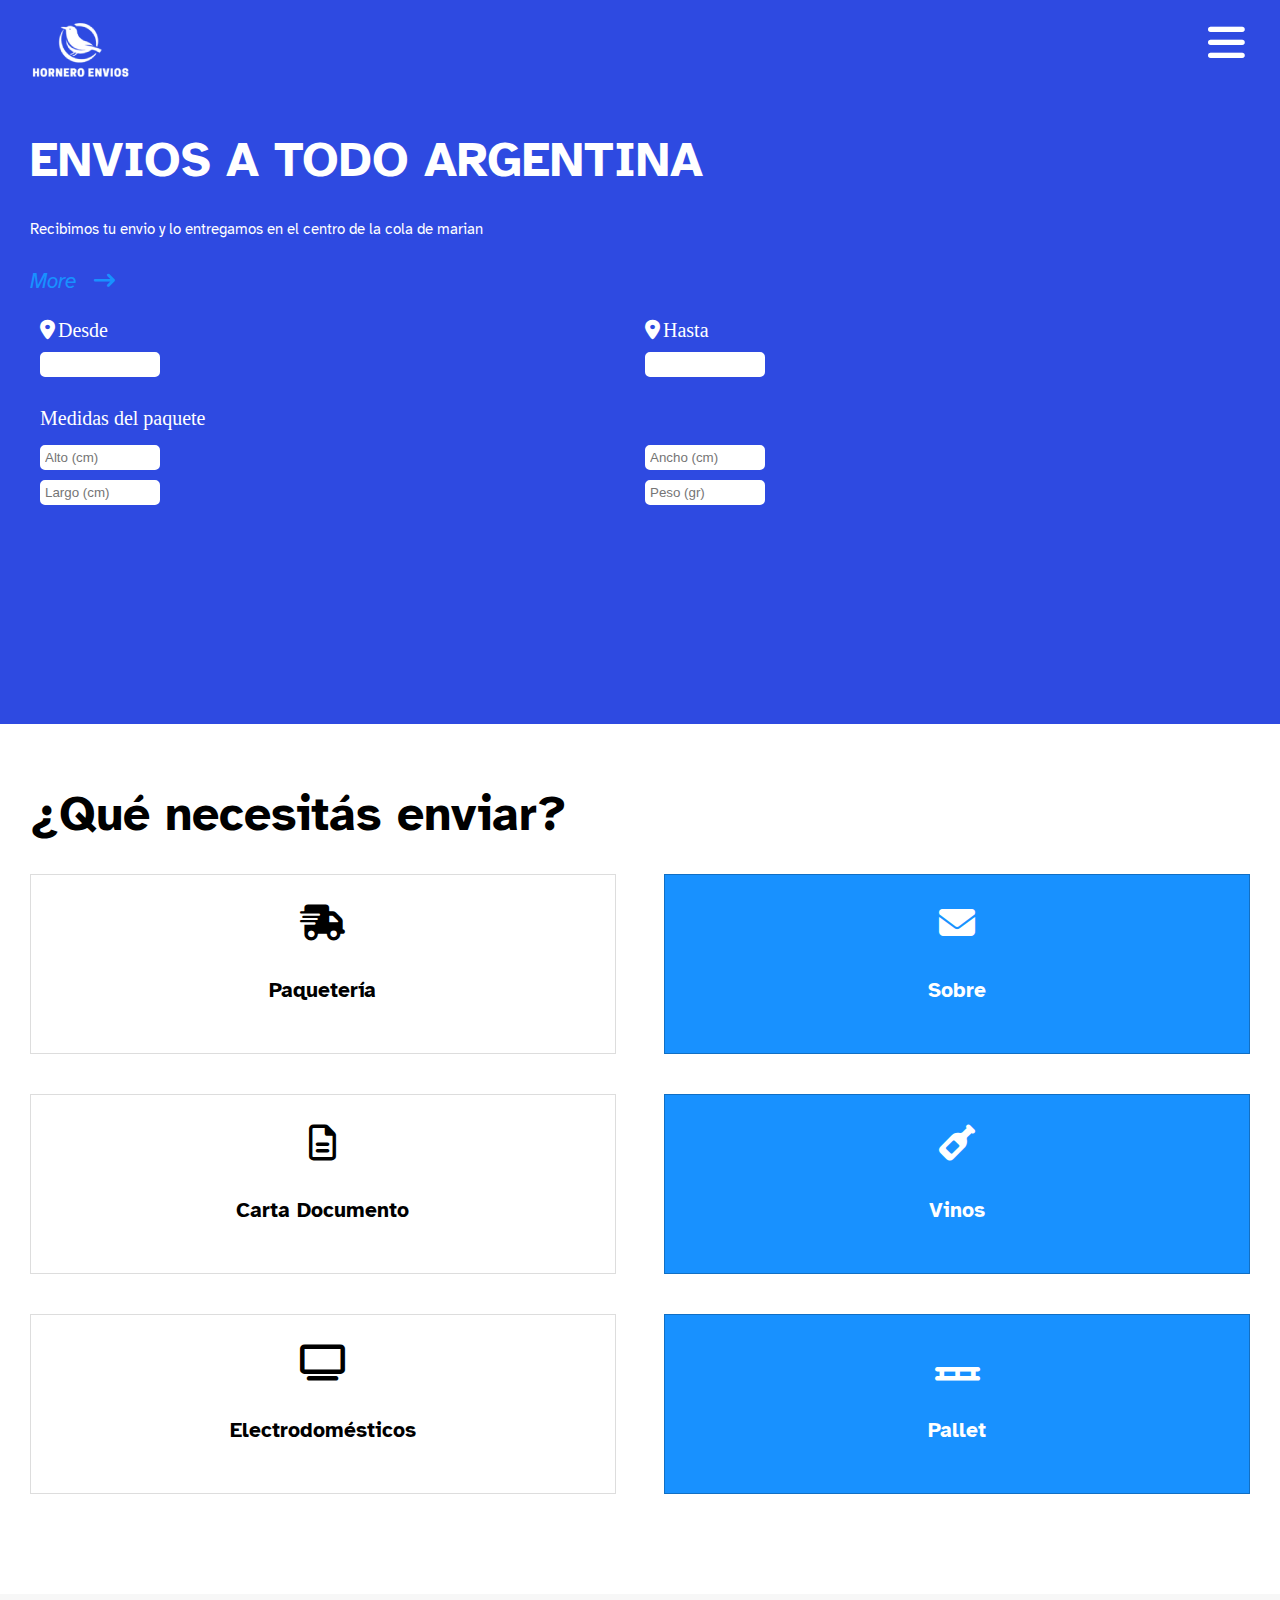
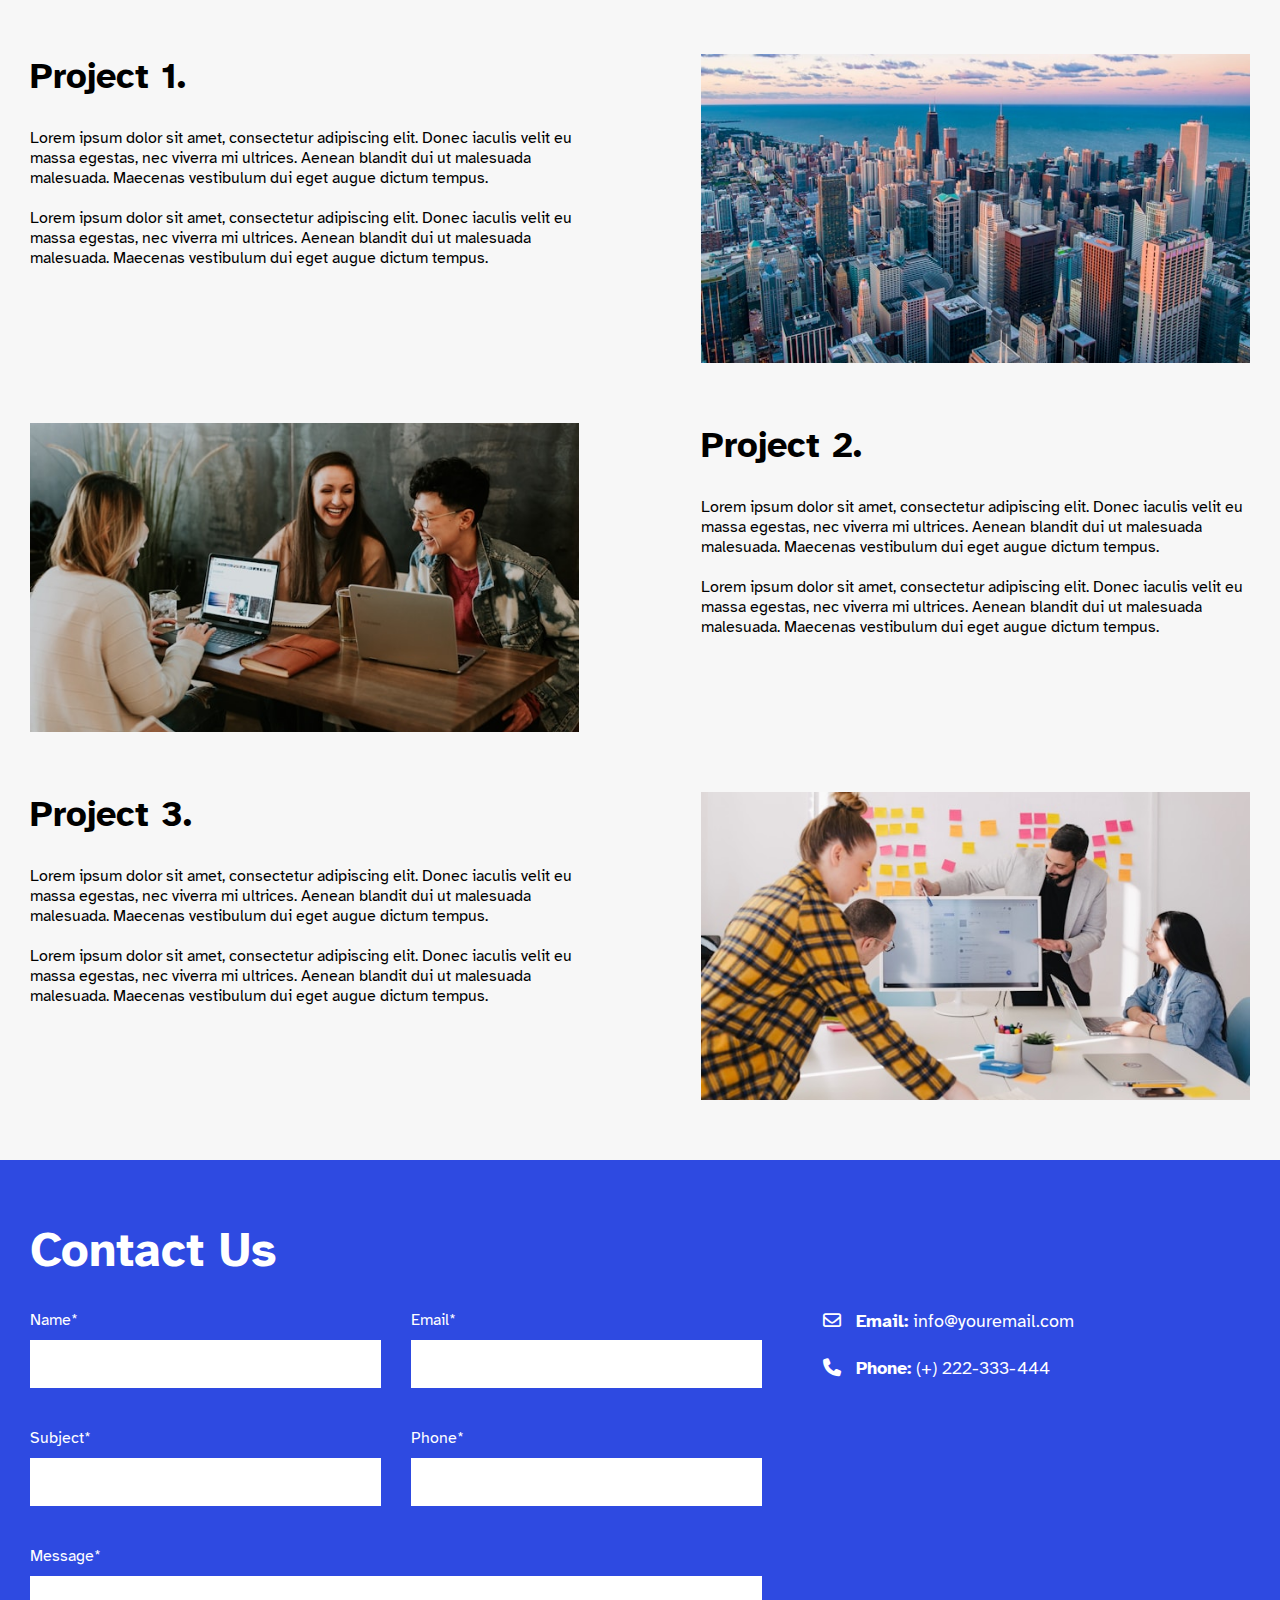
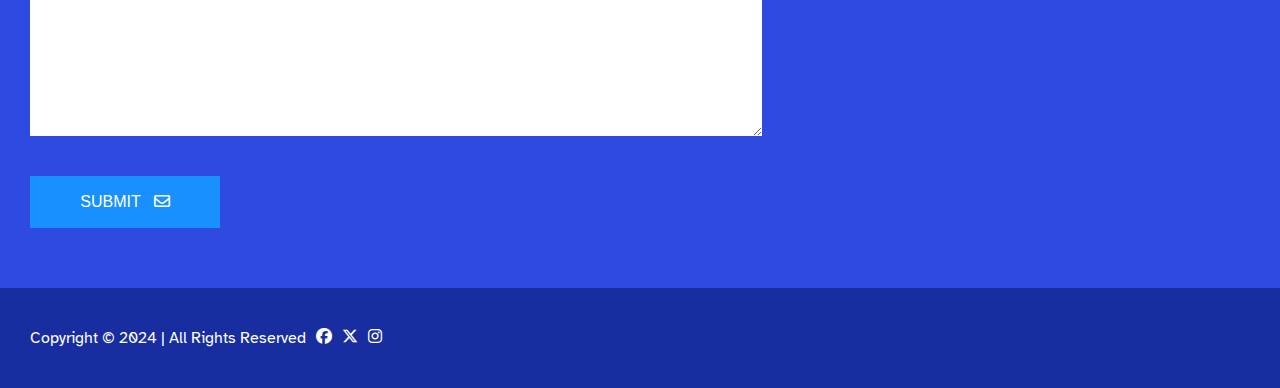
==== index.html @ da27c718 "first-commit" ====
<!DOCTYPE html>
<html lang="en">
<head>
	<meta charset="UTF-8">
	<meta name="viewport" content="width=device-width, initial-scale=1.0">
	<title>Hornero Envios - Home</title>
	<link rel="icon" type="image/png" href="images/hornero-envios-logo.ico">
	<link rel="preconnect" href="https://fonts.googleapis.com">
	<link rel="preconnect" href="https://fonts.gstatic.com" crossorigin>
	<link href="https://fonts.googleapis.com/css2?family=Atkinson+Hyperlegible:ital,wght@0,400;0,700;1,400;1,700&display=swap" rel="stylesheet">
	<link rel="stylesheet" href="fonts/fa/css/all.css">
	<link rel="stylesheet" href="style-global.css">
	<link rel="stylesheet" href="style.css">
	<link rel="stylesheet" href="style-responsive.css">
	<script src="js/jquery.js"></script>
	<script src="js/scripts.js"></script>
	<script src="form/contactform.js"></script>
</head>
<body id="home">

	<header>
		<div class="container flex-sb-aic">
			
			<a href="#" class="logo">
				<img  src="images/hornero-envios-logo.png" alt="">
			</a>

			<div class="menublock">
				<a href="javascript:void();" class="showmenu"><i class="fa-solid fa-bars"></i></a>
				<a href="javascript:void();" class="hidemenu"><i class="fa-solid fa-xmark"></i></a>
				<nav id="headnav">
					<ul>
						<li class="active"><a href="#home">Home</a></li>
						<li><a href="#about">About</a></li>
						<li><a href="#services">Services</a></li>
						<li><a href="#projects">Projects</a></li>
						<li><a href="#contact">Contact</a></li>
					</ul>
				</nav>
			</div>

		</div>
	</header>
	<!--header-->


	<section class="banner">
		<div class="container">

			

			<div class="text">
				<h1>ENVIOS A TODO ARGENTINA</h1>
				<p>
					Recibimos tu envio y lo entregamos en el centro de la cola de marian
				</p>
				<a href="#">More &nbsp; <i class="fa-solid fa-arrow-right-long"></i></a>
			</div>
			<!-- OPCION COTIZAR/SEGUIR -->
			<div class="cotizacion-form">
				<form action="">
					<div class="formInputContainer">
						<p class="formLabel" ><i class="fa-solid fa-location-dot"></i><span>Desde</span></p>
						<p class="formLabel"><i class="fa-solid fa-location-dot"></i><span>Hasta</span></p>
						<input class="formInput" type="text">
						<input class="formInput" type="text">
					</div>
					
					
					<p>Medidas del paquete</p>
					<div class="formInputContainer">
						<input class="formInput" type="number" placeholder="Alto (cm)">
						<input class="formInput" type="number" placeholder="Ancho (cm)">
						<input class="formInput" type="number" placeholder="Largo (cm)">
						<input class="formInput" type="number" placeholder="Peso (gr)">
					</div>
				</form>
			</div>


		</div>
	</section>
	<!--banner-->




	<section class="services" id="services">
		<div class="container">
			

			<h2>¿Qué necesitás enviar?</h2>
			

			<div class="services-items flex-sb">

				<div class="item">
					<i class="fa-solid fa-truck-fast"></i>
					<h3>Paquetería</h3>

				</div>

				<div class="item type2">
					<i class="fa-solid fa-envelope"></i>
					<h3>Sobre</h3>

				</div>

				<div class="item">
					<i class="fa-regular fa-file-lines"></i>
					<h3>Carta Documento</h3>

				</div>


				<div class="item type2">
					<i class="fa-solid fa-wine-bottle"></i>
					<h3>Vinos</h3>

				</div>

				<div class="item">
					<i class="fa-solid fa-tv"></i>
					<h3>Electrodomésticos</h3>

				</div>

				<div class="item type2">
					<i class="fa-solid fa-pallet"></i>
					<h3>Pallet</h3>
				</div>

			</div>


		</div>
	</section>
	<!--about-->






	<section class="projects" id="projects">
		<div class="container">

			<div class="project-item flex-sb">
				<div class="text">
					<h3>Project 1.</h3>
					<p>
						Lorem ipsum dolor sit amet, consectetur adipiscing elit. Donec iaculis velit eu massa egestas, nec viverra mi ultrices. Aenean blandit dui ut malesuada malesuada. Maecenas vestibulum dui eget augue dictum tempus.
					</p>
					<p>
						Lorem ipsum dolor sit amet, consectetur adipiscing elit. Donec iaculis velit eu massa egestas, nec viverra mi ultrices. Aenean blandit dui ut malesuada malesuada. Maecenas vestibulum dui eget augue dictum tempus.
					</p>
				</div>
				<div class="visual">
					<img src="images/pic3.jpg" alt="">
				</div>
			</div>
			<!--1-->


			<div class="project-item flex-sb-rv">
				<div class="text">
					<h3>Project 2.</h3>
					<p>
						Lorem ipsum dolor sit amet, consectetur adipiscing elit. Donec iaculis velit eu massa egestas, nec viverra mi ultrices. Aenean blandit dui ut malesuada malesuada. Maecenas vestibulum dui eget augue dictum tempus.
					</p>
					<p>
						Lorem ipsum dolor sit amet, consectetur adipiscing elit. Donec iaculis velit eu massa egestas, nec viverra mi ultrices. Aenean blandit dui ut malesuada malesuada. Maecenas vestibulum dui eget augue dictum tempus.
					</p>
				</div>
				<div class="visual">
					<img src="images/pic4.jpg" alt="">
				</div>
			</div>
			<!--2-->


			<div class="project-item flex-sb">
				<div class="text">
					<h3>Project 3.</h3>
					<p>
						Lorem ipsum dolor sit amet, consectetur adipiscing elit. Donec iaculis velit eu massa egestas, nec viverra mi ultrices. Aenean blandit dui ut malesuada malesuada. Maecenas vestibulum dui eget augue dictum tempus.
					</p>
					<p>
						Lorem ipsum dolor sit amet, consectetur adipiscing elit. Donec iaculis velit eu massa egestas, nec viverra mi ultrices. Aenean blandit dui ut malesuada malesuada. Maecenas vestibulum dui eget augue dictum tempus.
					</p>
				</div>
				<div class="visual">
					<img src="images/pic5.jpg" alt="">
				</div>
			</div>
			<!--3-->

		</div>
	</section>
	<!--projects-->





	<section class="contact" id="contact">
		<div class="container">

			<h2>Contact Us</h2>

			<div class="contact-options flex-sb">
				<div class="formarea">
					<form id="contactform" method="post" action="form/contactform.php" class="contactform flex-sb">
						<fieldset class="half">
							<label>Name*</label>
							<input type="text" name="name">
						</fieldset>
						<fieldset class="half">
							<label>Email*</label>
							<input type="email" name="email">
						</fieldset>
						<fieldset class="half">
							<label>Subject*</label>
							<input type="text" name="subject">
						</fieldset>
						<fieldset class="half">
							<label>Phone*</label>
							<input type="text" name="phone">
						</fieldset>
						<fieldset class="full">
							<label>Message*</label>
							<textarea name="message"></textarea>
						</fieldset>
						<button type="submit" name="submit" id="submit">Submit &nbsp; <i class="fa-regular fa-envelope"></i></button>
					</form>
				</div>
				<div class="contact-info">
					<ul>
						<li>
							<a href="#"><i class="fa-regular fa-envelope"></i> &nbsp; <strong>Email:</strong> info@youremail.com</a>
						</li>
						<li>
							<a href="#"><i class="fa-solid fa-phone"></i> &nbsp; <strong>Phone:</strong> (+) 222-333-444</a>
						</li>
					</ul>
				</div>
			</div>
				

		</div>
	</section>
	<!--contact-->






	<footer>
		<div class="container">
			
			<div class="copyright">Copyright &copy; 2024 | All Rights Reserved</div>

			<div class="social">
				<a href="#"><i class="fa-brands fa-facebook"></i></a>
				<a href="#"><i class="fa-brands fa-x-twitter"></i></a>
				<a href="#"><i class="fa-brands fa-instagram"></i></a>
			</div>

		</div>
	</footer>
	<!--footer-->
</body>
</html>
---- style-global.css ----
*{
		box-sizing: border-box;
		-webkit-box-sizing: border-box;
		margin: 0;
		padding: 0;
	}
	ul{list-style: none;}
	a{text-decoration: none;}
	body{
		line-height: normal;
		overflow-x: hidden;
	}
	:root{
		--black:#000;
		--white:#fff;
	}


	/* TEXT */
	.tl{text-align: left;}
	.tr{text-align: right;}
	.tc{text-align: center;}
	.tj{text-align: justify;}
	.ttu{text-transform: uppercase;}
	.ttc{text-transform: capitalize;}


	/* HIDE */
	.hide{display: none;}
	.hideinpc{display: none;}
	.hideinmobile{}


	/* FLOAT */
	.fl{float: left;}
	.fr{float: right;}
	.fn{float: none;}



	/* WIDTH */
	.w100{width: 100%;} 
	.w90{width: 90%;}
	.w80{width: 80%;}
	.w70{width: 70%;}
	.w60{width: 60%;}
	.w55{width: 55%;}
	.w50{width: 50%;}
	.w45{width: 45%;}
	.w40{width: 40%;}
	.w35{width: 35%;}
	.w30{width: 30%;}
	.w25{width: 25%;}
	.w20{width: 20%;}
	.w15{width: 15%;}
	.w10{width: 10%;}
	.w5{width: 5%;}
	.w0{width: 0;}
	.wauto{width: auto;}
	



	/* HEIGHT */
	.hauto{height: auto;}
	.h0{height: 0;}
	.h100{height: 100%;}
	



	/* MAX WIDTH  */
	.max-w100{max-width: 100%;}




	/* OVERFLOW */
	.ofh 	 	{overflow: hidden;}
	.ofxh 	 	{overflow-x: hidden;}
	.ofyh 	 	{overflow-y: hidden;}
	.ofxauto 	{overflow-y: auto;}
	.ofyauto 	{overflow-y: auto;}




	/* MARGINS */
	.mauto  {margin: auto;}
	.mlauto {margin-left:auto;}
	.mrauto {margin-right:auto;}
	.mtauto {margin-top:auto;}
	.mbauto {margin-bottom:auto;}



	/* FONT SIZE */
	.fs10{font-size: 10px;}
	.fs11{font-size: 11px;}
	.fs12{font-size: 12px;}
	.fs13{font-size: 13px;}
	.fs14{font-size: 14px;}
	.fs15{font-size: 15px;}
	.fs16{font-size: 16px;}
	.fs17{font-size: 17px;}
	.fs18{font-size: 18px;}
	.fs19{font-size: 19px;}
	.fs20{font-size: 20px;}
	.fs21{font-size: 21px;}
	.fs24{font-size: 24px;}
	.fs30{font-size: 30px;}
	.fs36{font-size: 36px;}
	.fs42{font-size: 42px;}
	.fs48{font-size: 48px;}
	.fs60{font-size: 60px;}
	.fs72{font-size: 72px;}
	.fs90{font-size: 90px;}
	.fs120{font-size: 120px;}



	/* FONT WEIGHT */
	.fwbold{font-weight: bold;}
	.fwnormal{font-weight: normal;}
	.fw300{font-weight: 300;}
	.fw400{font-weight: 400;}
	.fw500{font-weight: 500;}
	.fw600{font-weight: 600;}
	.fw700{font-weight: 700;}
	.fw800{font-weight: 800;}
	.fw900{font-weight: 900;}





	/* POSITIONS */
	.relative 	{position: relative;}
	.absolute 	{position: absolute;}
	.fixed 		{position: fixed;}
	.static 	{position: static;}





	/* Z INDEXES */
	.zim2{z-index: -2;}
	.zim1{z-index: -1;}
	.zi1{z-index: 1;}
	.zi2{z-index: 2;}
	.zi3{z-index: 3;}
	.zi4{z-index: 4;}
	.zi5{z-index: 5;}
	.zi5{z-index: 5;}
	.zi6{z-index: 6;}
	.zi7{z-index: 7;}
	.zi8{z-index: 8;}
	.zi9{z-index: 9;}
	.zi10{z-index: 10;}
	.zi99{z-index: 99;}
	.zi999{z-index: 999;}




	/* DISPLAY */
	.dnone{display: none;}
	.dtable{display: table;}
	.dblock{display: block;}
	.dflex{display: flex;}




	/* FLEX */
	.flex{display: flex;}
	.flexww{flex-wrap: wrap;}
	.flexwnw{flex-wrap: nowrap;}
	.flexdr{flex-direction: row;}
	.flexdrr{flex-direction: row-reverse;}
	.flexdc{flex-direction: column;}
	.flexdcr{flex-direction: column-reverse;}
	.aic{align-items: center;}
	.aifs{align-items: flex-start;}
	.aife{align-items: flex-end;}
	.jcc{justify-content: center;}
	.jcsb{justify-content: space-between;}
	.jcfs{justify-content: flex-start;}
	.jcfe{justify-content: flex-end;}
	
	

	/* FLEX EXTENDED */
	.flex-sb{display: flex; flex-wrap: wrap; justify-content: space-between;}
	.flex-sb-aic{display: flex; flex-wrap: wrap; justify-content: space-between; align-items: center;}
	.flex-sb-rv{display: flex; flex-wrap: wrap; justify-content: space-between; flex-direction: row-reverse;}
	.flex-center-all{display: flex; flex-wrap: wrap; justify-content: center; align-items: center;}
	.flex-center-col{display: flex; flex-wrap: wrap; align-items: center; flex-direction: column;}



	/* IMAGES */
	.img-default{float: left; width: 100%; height: auto;}
	.fit{object-fit: cover; object-position: center;}
	.fitincenter{
		float: none; display: table;
		margin-left: auto; margin-right: auto;
	}



	/* BORDER RADIUS */
	.bdrfull{border-radius:50%;-webkit-border-radius:50%;}
	.bdr2{border-radius:2px;-webkit-border-radius:2px;}
	.bdr3{border-radius:3px;-webkit-border-radius:3px;}
	.bdr4{border-radius:4px;-webkit-border-radius:4px;}
	.bdr5{border-radius:5px;-webkit-border-radius:5px;}
	.bdr30{border-radius:30px;-webkit-border-radius:30px;}
	.bdr50{border-radius:50px;-webkit-border-radius:50px;}
	.bdr70{border-radius:70px;-webkit-border-radius:70px;}




	/* MARGIN AND PADDINGS */
	.mb0{margin-bottom: 0;}
	.mb5{margin-bottom: 5px;}
	.mb10{margin-bottom: 10px;}
	.mb15{margin-bottom: 15px;}
	.mb20{margin-bottom: 20px;}
	.mb25{margin-bottom: 25px;}
	.mb30{margin-bottom: 30px;}
	.mb40{margin-bottom: 40px;}
	.mb50{margin-bottom: 50px;}


	.pb0{padding-bottom: 0px;}
	.pb5{padding-bottom: 5px;}
	.pb10{padding-bottom: 10px;}
	.pb15{padding-bottom: 15px;}
	.pb20{padding-bottom: 20px;}
	.pb25{padding-bottom: 25px;}
	.pb30{padding-bottom: 30px;}
	.pb40{padding-bottom: 40px;}
	.pb50{padding-bottom: 50px;}
	.pb60{padding-bottom: 60px;}
	.pb70{padding-bottom: 70px;}
	.pb80{padding-bottom: 80px;}
	.pb90{padding-bottom: 90px;}
	.pb100{padding-bottom: 100px;}
	.pb120{padding-bottom: 120px;}


	.pt0{padding-top: 0px;}
	.pt5{padding-top: 5px;}
	.pt10{padding-top: 10px;}
	.pt15{padding-top: 15px;}
	.pt20{padding-top: 20px;}
	.pt25{padding-top: 25px;}
	.pt30{padding-top: 30px;}
	.pt40{padding-top: 40px;}
	.pt50{padding-top: 50px;}
	.pt60{padding-top: 60px;}
	.pt70{padding-top: 70px;}
	.pt80{padding-top: 80px;}
	.pt90{padding-top: 90px;}
	.pt100{padding-top: 100px;}
	.pt120{padding-top: 120px;}


	.pl0{padding-left: 0;}
	.pl5{padding-left: 5px;}
	.pl10{padding-left: 10px;}
	.pl15{padding-left: 15px;}
	.pl20{padding-left: 20px;}
	.pl25{padding-left: 25px;}
	.pl30{padding-left: 30px;}
	.pl40{padding-left: 40px;}
	.pl50{padding-left: 50px;}
	.pl60{padding-left: 60px;}
	.pl70{padding-left: 70px;}
	.pl80{padding-left: 80px;}
	.pl90{padding-left: 90px;}
	.pl100{padding-left: 100px;}
	.pl120{padding-left: 120px;}


	.pr0{padding-right: 0px;}
	.pr5{padding-right: 5px;}
	.pr10{padding-right: 10px;}
	.pr15{padding-right: 15px;}
	.pr20{padding-right: 20px;}
	.pr25{padding-right: 25px;}
	.pr30{padding-right: 30px;}
	.pr40{padding-right: 40px;}
	.pr50{padding-right: 50px;}
	.pr60{padding-right: 60px;}
	.pr70{padding-right: 70px;}
	.pr80{padding-right: 80px;}
	.pr90{padding-right: 90px;}
	.pr100{padding-right: 100px;}
	.pr120{padding-right: 120px;}
	

	.ptb0{padding-top:0; padding-bottom: 0;}
	.ptb5{padding-top: 5px; padding-bottom: 5px;}
	.ptb10{padding-top: 10px; padding-bottom: 10px;}
	.ptb15{padding-top: 15px; padding-bottom: 15px;}
	.ptb20{padding-top: 20px; padding-bottom: 20px;}
	.ptb25{padding-top: 25px; padding-bottom: 25px;}
	.ptb30{padding-top: 30px; padding-bottom: 30px;}
	.ptb40{padding-top: 40px; padding-bottom: 40px;}
	.ptb50{padding-top: 50px; padding-bottom: 50px;}
	.ptb60{padding-top: 60px; padding-bottom: 60px;}
	.ptb70{padding-top: 70px; padding-bottom: 70px;}
	.ptb80{padding-top: 80px; padding-bottom: 80px;}
	.ptb90{padding-top: 90px; padding-bottom: 90px;}
	.ptb100{padding-top: 100px; padding-bottom: 100px;}
	.ptb120{padding-top: 120px; padding-bottom: 120px;}

	


	/* TRANSITIONS */
	.ts0{transition:0s; 	-webkit-transition:0s;}
	.ts03{transition:0.3s; 	-webkit-transition:0.3s;} 
	.ts05{transition:0.5s; 	-webkit-transition:0.5s;}	
	.ts09{transition:0.9s; 	-webkit-transition:0.9s;}	





/* FOR TABLETS (T) */
@media(max-width:1200px){
	.hideinmobile{display: none !important;}
	.hideinpc{display: block !important;}



	.wauto-t{width: auto !important;}
	.w0-t{width: 0 !important;}
	.w5-t{width: 5% !important;}
	.w10-t{width: 10% !important;}
	.w15-t{width: 15% !important;}
	.w20-t{width: 20% !important;}
	.w25-t{width: 25% !important;}
	.w30-t{width: 30% !important;}
	.w35-t{width: 35% !important;}
	.w40-t{width: 40% !important;}
	.w45-t{width: 45% !important;}
	.w50-t{width: 50% !important;}
	.w55-t{width: 55% !important;}
	.w60-t{width: 60% !important;}
	.w70-t{width: 70% !important;}
	.w80-t{width: 80% !important;}
	.w90-t{width: 90% !important;}
	.w100-t{width: 100% !important;} 
	



	.fs10-t{font-size: 10px !important;}
	.fs11-t{font-size: 11px !important;}
	.fs12-t{font-size: 12px !important;}
	.fs13-t{font-size: 13px !important;}
	.fs14-t{font-size: 14px !important;}
	.fs15-t{font-size: 15px !important;}
	.fs16-t{font-size: 16px !important;}
	.fs17-t{font-size: 17px !important;}
	.fs18-t{font-size: 18px !important;}
	.fs19-t{font-size: 19px !important;}
	.fs20-t{font-size: 20px !important;}
	.fs21-t{font-size: 21px !important;}
	.fs24-t{font-size: 24px !important;}
	.fs30-t{font-size: 30px !important;}
	.fs36-t{font-size: 36px !important;}
	.fs42-t{font-size: 42px !important;}
	.fs48-t{font-size: 48px !important;}
	.fs60-t{font-size: 60px !important;}
	.fs72-t{font-size: 72px !important;}
	.fs90-t{font-size: 90px !important;}
	.fs120-t{font-size: 120px !important;}



	.flex-t{display: flex !important;}
	.flexww-t{flex-wrap: wrap !important;}
	.flexwnw-t{flex-wrap: nowrap !important;}
	.flexdr-t{flex-direction: row !important;}
	.flexdrr-t{flex-direction: row-reverse !important;}
	.flexdc-t{flex-direction: column !important;}
	.flexdcr-t{flex-direction: column-reverse !important;}
	.aic-t{align-items: center !important;}
	.aifs-t{align-items: flex-start !important;}
	.aife-t{align-items: flex-end !important;}
	.jcc-t{justify-content: center !important;}
	.jcsb-t{justify-content: space-between !important;}
	.jcfs-t{justify-content: flex-start !important;}
	.jcfe-t{justify-content: flex-end !important;}



	.dnone-t{display: none !important;}
	.dtable-t{display: table !important;}
	.dblock-t{display: block !important;}
	.dflex-t{display: flex !important;}



	.mb0-t{margin-bottom: 0 !important;}
	.mb5-t{margin-bottom: 5px !important;}
	.mb10-t{margin-bottom: 10px !important;}
	.mb15-t{margin-bottom: 15px !important;}
	.mb20-t{margin-bottom: 20px !important;}
	.mb25-t{margin-bottom: 25px !important;}
	.mb30-t{margin-bottom: 30px !important;}
	.mb40-t{margin-bottom: 40px !important;}
	.mb50-t{margin-bottom: 50px !important;}

	.pb0-t{padding-bottom: 0px !important;}
	.pb5-t{padding-bottom: 5px !important;}
	.pb10-t{padding-bottom: 10px !important;}
	.pb15-t{padding-bottom: 15px !important;}
	.pb20-t{padding-bottom: 20px !important;}
	.pb25-t{padding-bottom: 25px !important;}
	.pb30-t{padding-bottom: 30px !important;}
	.pb40-t{padding-bottom: 40px !important;}
	.pb50-t{padding-bottom: 50px !important;}
	.pb60-t{padding-bottom: 60px !important;}
	.pb70-t{padding-bottom: 70px !important;}
	.pb80-t{padding-bottom: 80px !important;}
	.pb90-t{padding-bottom: 90px !important;}
	.pb100-t{padding-bottom: 100px !important;}
	.pb120-t{padding-bottom: 120px !important;}

	.pt0-t{padding-top: 0px !important;}
	.pt5-t{padding-top: 5px !important;}
	.pt10-t{padding-top: 10px !important;}
	.pt15-t{padding-top: 15px !important;}
	.pt20-t{padding-top: 20px !important;}
	.pt25-t{padding-top: 25px !important;}
	.pt30-t{padding-top: 30px !important;}
	.pt40-t{padding-top: 40px !important;}
	.pt50-t{padding-top: 50px !important;}
	.pt60-t{padding-top: 60px !important;}
	.pt70-t{padding-top: 70px !important;}
	.pt80-t{padding-top: 80px !important;}
	.pt90-t{padding-top: 90px !important;}
	.pt100-t{padding-top: 100px !important;}
	.pt120-t{padding-top: 120px !important;}

	.pl0-t{padding-left: 0 !important;}
	.pl5-t{padding-left: 5px !important;}
	.pl10-t{padding-left: 10px !important;}
	.pl15-t{padding-left: 15px !important;}
	.pl20-t{padding-left: 20px !important;}
	.pl25-t{padding-left: 25px !important;}
	.pl30-t{padding-left: 30px !important;}
	.pl40-t{padding-left: 40px !important;}
	.pl50-t{padding-left: 50px !important;}
	.pl60-t{padding-left: 60px !important;}
	.pl70-t{padding-left: 70px !important;}
	.pl80-t{padding-left: 80px !important;}
	.pl90-t{padding-left: 90px !important;}
	.pl100-t{padding-left: 100px !important;}
	.pl120-t{padding-left: 120px !important;}

	.pr0-t{padding-right: 0px !important;}
	.pr5-t{padding-right: 5px !important;}
	.pr10-t{padding-right: 10px !important;}
	.pr15-t{padding-right: 15px !important;}
	.pr20-t{padding-right: 20px !important;}
	.pr25-t{padding-right: 25px !important;}
	.pr30-t{padding-right: 30px !important;}
	.pr40-t{padding-right: 40px !important;}
	.pr50-t{padding-right: 50px !important;}
	.pr60-t{padding-right: 60px !important;}
	.pr70-t{padding-right: 70px !important;}
	.pr80-t{padding-right: 80px !important;}
	.pr90-t{padding-right: 90px !important;}
	.pr100-t{padding-right: 100px !important;}
	.pr120-t{padding-right: 120px !important;}
	
	.ptb0-t{padding-top:0 !important; padding-bottom: 0 !important;}
	.ptb5-t{padding-top: 5px !important; padding-bottom: 5px !important;}
	.ptb10-t{padding-top: 10px !important; padding-bottom: 10px !important;}
	.ptb15-t{padding-top: 15px !important; padding-bottom: 15px !important;}
	.ptb20-t{padding-top: 20px !important; padding-bottom: 20px !important;}
	.ptb25-t{padding-top: 25px !important; padding-bottom: 25px !important;}
	.ptb30-t{padding-top: 30px !important; padding-bottom: 30px !important;}
	.ptb40-t{padding-top: 40px !important; padding-bottom: 40px !important;}
	.ptb50-t{padding-top: 50px !important; padding-bottom: 50px !important;}
	.ptb60-t{padding-top: 60px !important; padding-bottom: 60px !important;}
	.ptb70-t{padding-top: 70px !important; padding-bottom: 70px !important;}
	.ptb80-t{padding-top: 80px !important; padding-bottom: 80px !important;}
	.ptb90-t{padding-top: 90px !important; padding-bottom: 90px !important;}
	.ptb100-t{padding-top: 100px !important; padding-bottom: 100px !important;}
	.ptb120-t{padding-top: 120px !important; padding-bottom: 120px !important;}
}









/* FOR MOBILES LANDSCAPES (ML) */
@media(max-width:800px){

	.wauto-ml{width: auto !important;}
	.w0-ml{width: 0 !important;}
	.w5-ml{width: 5% !important;}
	.w10-ml{width: 10% !important;}
	.w15-ml{width: 15% !important;}
	.w20-ml{width: 20% !important;}
	.w25-ml{width: 25% !important;}
	.w30-ml{width: 30% !important;}
	.w35-ml{width: 35% !important;}
	.w40-ml{width: 40% !important;}
	.w45-ml{width: 45% !important;}
	.w50-ml{width: 50% !important;}
	.w55-ml{width: 55% !important;}
	.w60-ml{width: 60% !important;}
	.w70-ml{width: 70% !important;}
	.w80-ml{width: 80% !important;}
	.w90-ml{width: 90% !important;}
	.w100-ml{width: 100% !important;} 




	.fs10-ml{font-size: 10px !important;}
	.fs11-ml{font-size: 11px !important;}
	.fs12-ml{font-size: 12px !important;}
	.fs13-ml{font-size: 13px !important;}
	.fs14-ml{font-size: 14px !important;}
	.fs15-ml{font-size: 15px !important;}
	.fs16-ml{font-size: 16px !important;}
	.fs17-ml{font-size: 17px !important;}
	.fs18-ml{font-size: 18px !important;}
	.fs19-ml{font-size: 19px !important;}
	.fs20-ml{font-size: 20px !important;}
	.fs21-ml{font-size: 21px !important;}
	.fs24-ml{font-size: 24px !important;}
	.fs30-ml{font-size: 30px !important;}
	.fs36-ml{font-size: 36px !important;}
	.fs42-ml{font-size: 42px !important;}
	.fs48-ml{font-size: 48px !important;}
	.fs60-ml{font-size: 60px !important;}
	.fs72-ml{font-size: 72px !important;}
	.fs90-ml{font-size: 90px !important;}
	.fs120-ml{font-size: 120px !important;}



	.flex-ml{display: flex !important;}
	.flexww-ml{flex-wrap: wrap !important;}
	.flexwnw-ml{flex-wrap: nowrap !important;}
	.flexdr-ml{flex-direction: row !important;}
	.flexdrr-ml{flex-direction: row-reverse !important;}
	.flexdc-ml{flex-direction: column !important;}
	.flexdcr-ml{flex-direction: column-reverse !important;}
	.aic-ml{align-items: center !important;}
	.aifs-ml{align-items: flex-start !important;}
	.aife-ml{align-items: flex-end !important;}
	.jcc-ml{justify-content: center !important;}
	.jcsb-ml{justify-content: space-between !important;}
	.jcfs-ml{justify-content: flex-start !important;}
	.jcfe-ml{justify-content: flex-end !important;}



	.dnone-ml{display: none !important;}
	.dtable-ml{display: table !important;}
	.dblock-ml{display: block !important;}
	.dflex-ml{display: flex !important;}




	.mb0-ml{margin-bottom: 0 !important;}
	.mb5-ml{margin-bottom: 5px !important;}
	.mb10-ml{margin-bottom: 10px !important;}
	.mb15-ml{margin-bottom: 15px !important;}
	.mb20-ml{margin-bottom: 20px !important;}
	.mb25-ml{margin-bottom: 25px !important;}
	.mb30-ml{margin-bottom: 30px !important;}
	.mb40-ml{margin-bottom: 40px !important;}
	.mb50-ml{margin-bottom: 50px !important;}

	.pb0-ml{padding-bottom: 0px !important;}
	.pb5-ml{padding-bottom: 5px !important;}
	.pb10-ml{padding-bottom: 10px !important;}
	.pb15-ml{padding-bottom: 15px !important;}
	.pb20-ml{padding-bottom: 20px !important;}
	.pb25-ml{padding-bottom: 25px !important;}
	.pb30-ml{padding-bottom: 30px !important;}
	.pb40-ml{padding-bottom: 40px !important;}
	.pb50-ml{padding-bottom: 50px !important;}
	.pb60-ml{padding-bottom: 60px !important;}
	.pb70-ml{padding-bottom: 70px !important;}
	.pb80-ml{padding-bottom: 80px !important;}
	.pb90-ml{padding-bottom: 90px !important;}
	.pb100-ml{padding-bottom: 100px !important;}
	.pb120-ml{padding-bottom: 120px !important;}

	.pt0-ml{padding-mlop: 0px !important;}
	.pt5-ml{padding-mlop: 5px !important;}
	.pt10-ml{padding-mlop: 10px !important;}
	.pt15-ml{padding-mlop: 15px !important;}
	.pt20-ml{padding-mlop: 20px !important;}
	.pt25-ml{padding-mlop: 25px !important;}
	.pt30-ml{padding-mlop: 30px !important;}
	.pt40-ml{padding-mlop: 40px !important;}
	.pt50-ml{padding-mlop: 50px !important;}
	.pt60-ml{padding-mlop: 60px !important;}
	.pt70-ml{padding-mlop: 70px !important;}
	.pt80-ml{padding-mlop: 80px !important;}
	.pt90-ml{padding-mlop: 90px !important;}
	.pt100-ml{padding-mlop: 100px !important;}
	.pt120-ml{padding-mlop: 120px !important;}

	.pl0-ml{padding-left: 0 !important;}
	.pl5-ml{padding-left: 5px !important;}
	.pl10-ml{padding-left: 10px !important;}
	.pl15-ml{padding-left: 15px !important;}
	.pl20-ml{padding-left: 20px !important;}
	.pl25-ml{padding-left: 25px !important;}
	.pl30-ml{padding-left: 30px !important;}
	.pl40-ml{padding-left: 40px !important;}
	.pl50-ml{padding-left: 50px !important;}
	.pl60-ml{padding-left: 60px !important;}
	.pl70-ml{padding-left: 70px !important;}
	.pl80-ml{padding-left: 80px !important;}
	.pl90-ml{padding-left: 90px !important;}
	.pl100-ml{padding-left: 100px !important;}
	.pl120-ml{padding-left: 120px !important;}

	.pr0-ml{padding-right: 0px !important;}
	.pr5-ml{padding-right: 5px !important;}
	.pr10-ml{padding-right: 10px !important;}
	.pr15-ml{padding-right: 15px !important;}
	.pr20-ml{padding-right: 20px !important;}
	.pr25-ml{padding-right: 25px !important;}
	.pr30-ml{padding-right: 30px !important;}
	.pr40-ml{padding-right: 40px !important;}
	.pr50-ml{padding-right: 50px !important;}
	.pr60-ml{padding-right: 60px !important;}
	.pr70-ml{padding-right: 70px !important;}
	.pr80-ml{padding-right: 80px !important;}
	.pr90-ml{padding-right: 90px !important;}
	.pr100-ml{padding-right: 100px !important;}
	.pr120-ml{padding-right: 120px !important;}
	
	.ptb0-ml{padding-mlop:0 !important; padding-bottom: 0 !important;}
	.ptb5-ml{padding-mlop: 5px !important; padding-bottom: 5px !important;}
	.ptb10-ml{padding-mlop: 10px !important; padding-bottom: 10px !important;}
	.ptb15-ml{padding-mlop: 15px !important; padding-bottom: 15px !important;}
	.ptb20-ml{padding-mlop: 20px !important; padding-bottom: 20px !important;}
	.ptb25-ml{padding-mlop: 25px !important; padding-bottom: 25px !important;}
	.ptb30-ml{padding-mlop: 30px !important; padding-bottom: 30px !important;}
	.ptb40-ml{padding-mlop: 40px !important; padding-bottom: 40px !important;}
	.ptb50-ml{padding-mlop: 50px !important; padding-bottom: 50px !important;}
	.ptb60-ml{padding-mlop: 60px !important; padding-bottom: 60px !important;}
	.ptb70-ml{padding-mlop: 70px !important; padding-bottom: 70px !important;}
	.ptb80-ml{padding-mlop: 80px !important; padding-bottom: 80px !important;}
	.ptb90-ml{padding-mlop: 90px !important; padding-bottom: 90px !important;}
	.ptb100-ml{padding-mlop: 100px !important; padding-bottom: 100px !important;}
	.ptb120-ml{padding-mlop: 120px !important; padding-bottom: 120px !important;}
}




/* FOR MOBILES (M) */
@media(max-width:600px){


	.wauto-m{width: auto !important;}
	.w0-m{width: 0 !important;}
	.w5-m{width: 5% !important;}
	.w10-m{width: 10% !important;}
	.w15-m{width: 15% !important;}
	.w20-m{width: 20% !important;}
	.w25-m{width: 25% !important;}
	.w30-m{width: 30% !important;}
	.w35-m{width: 35% !important;}
	.w40-m{width: 40% !important;}
	.w45-m{width: 45% !important;}
	.w50-m{width: 50% !important;}
	.w55-m{width: 55% !important;}
	.w60-m{width: 60% !important;}
	.w70-m{width: 70% !important;}
	.w80-m{width: 80% !important;}
	.w90-m{width: 90% !important;}
	.w100-m{width: 100% !important;} 


	.fs10-m{font-size: 10px !important;}
	.fs11-m{font-size: 11px !important;}
	.fs12-m{font-size: 12px !important;}
	.fs13-m{font-size: 13px !important;}
	.fs14-m{font-size: 14px !important;}
	.fs15-m{font-size: 15px !important;}
	.fs16-m{font-size: 16px !important;}
	.fs17-m{font-size: 17px !important;}
	.fs18-m{font-size: 18px !important;}
	.fs19-m{font-size: 19px !important;}
	.fs20-m{font-size: 20px !important;}
	.fs21-m{font-size: 21px !important;}
	.fs24-m{font-size: 24px !important;}
	.fs30-m{font-size: 30px !important;}
	.fs36-m{font-size: 36px !important;}
	.fs42-m{font-size: 42px !important;}
	.fs48-m{font-size: 48px !important;}
	.fs60-m{font-size: 60px !important;}
	.fs72-m{font-size: 72px !important;}
	.fs90-m{font-size: 90px !important;}
	.fs120-m{font-size: 120px !important;}



	.flex-m{display: flex !important;}
	.flexww-m{flex-wrap: wrap !important;}
	.flexwnw-m{flex-wrap: nowrap !important;}
	.flexdr-m{flex-direction: row !important;}
	.flexdrr-m{flex-direction: row-reverse !important;}
	.flexdc-m{flex-direction: column !important;}
	.flexdcr-m{flex-direction: column-reverse !important;}
	.aic-m{align-items: center !important;}
	.aifs-m{align-items: flex-start !important;}
	.aife-m{align-items: flex-end !important;}
	.jcc-m{justify-content: center !important;}
	.jcsb-m{justify-content: space-between !important;}
	.jcfs-m{justify-content: flex-start !important;}
	.jcfe-m{justify-content: flex-end !important;}



	.dnone-m{display: none !important;}
	.dtable-m{display: table !important;}
	.dblock-m{display: block !important;}
	.dflex-m{display: flex !important;}



	.mb0-m{margin-bottom: 0 !important;}
	.mb5-m{margin-bottom: 5px !important;}
	.mb10-m{margin-bottom: 10px !important;}
	.mb15-m{margin-bottom: 15px !important;}
	.mb20-m{margin-bottom: 20px !important;}
	.mb25-m{margin-bottom: 25px !important;}
	.mb30-m{margin-bottom: 30px !important;}
	.mb40-m{margin-bottom: 40px !important;}
	.mb50-m{margin-bottom: 50px !important;}

	.pb0-m{padding-bottom: 0px !important;}
	.pb5-m{padding-bottom: 5px !important;}
	.pb10-m{padding-bottom: 10px !important;}
	.pb15-m{padding-bottom: 15px !important;}
	.pb20-m{padding-bottom: 20px !important;}
	.pb25-m{padding-bottom: 25px !important;}
	.pb30-m{padding-bottom: 30px !important;}
	.pb40-m{padding-bottom: 40px !important;}
	.pb50-m{padding-bottom: 50px !important;}
	.pb60-m{padding-bottom: 60px !important;}
	.pb70-m{padding-bottom: 70px !important;}
	.pb80-m{padding-bottom: 80px !important;}
	.pb90-m{padding-bottom: 90px !important;}
	.pb100-m{padding-bottom: 100px !important;}
	.pb120-m{padding-bottom: 120px !important;}

	.pt0-m{padding-mop: 0px !important;}
	.pt5-m{padding-mop: 5px !important;}
	.pt10-m{padding-mop: 10px !important;}
	.pt15-m{padding-mop: 15px !important;}
	.pt20-m{padding-mop: 20px !important;}
	.pt25-m{padding-mop: 25px !important;}
	.pt30-m{padding-mop: 30px !important;}
	.pt40-m{padding-mop: 40px !important;}
	.pt50-m{padding-mop: 50px !important;}
	.pt60-m{padding-mop: 60px !important;}
	.pt70-m{padding-mop: 70px !important;}
	.pt80-m{padding-mop: 80px !important;}
	.pt90-m{padding-mop: 90px !important;}
	.pt100-m{padding-mop: 100px !important;}
	.pt120-m{padding-mop: 120px !important;}

	.pl0-m{padding-left: 0 !important;}
	.pl5-m{padding-left: 5px !important;}
	.pl10-m{padding-left: 10px !important;}
	.pl15-m{padding-left: 15px !important;}
	.pl20-m{padding-left: 20px !important;}
	.pl25-m{padding-left: 25px !important;}
	.pl30-m{padding-left: 30px !important;}
	.pl40-m{padding-left: 40px !important;}
	.pl50-m{padding-left: 50px !important;}
	.pl60-m{padding-left: 60px !important;}
	.pl70-m{padding-left: 70px !important;}
	.pl80-m{padding-left: 80px !important;}
	.pl90-m{padding-left: 90px !important;}
	.pl100-m{padding-left: 100px !important;}
	.pl120-m{padding-left: 120px !important;}

	.pr0-m{padding-right: 0px !important;}
	.pr5-m{padding-right: 5px !important;}
	.pr10-m{padding-right: 10px !important;}
	.pr15-m{padding-right: 15px !important;}
	.pr20-m{padding-right: 20px !important;}
	.pr25-m{padding-right: 25px !important;}
	.pr30-m{padding-right: 30px !important;}
	.pr40-m{padding-right: 40px !important;}
	.pr50-m{padding-right: 50px !important;}
	.pr60-m{padding-right: 60px !important;}
	.pr70-m{padding-right: 70px !important;}
	.pr80-m{padding-right: 80px !important;}
	.pr90-m{padding-right: 90px !important;}
	.pr100-m{padding-right: 100px !important;}
	.pr120-m{padding-right: 120px !important;}
	
	.ptb0-m{padding-mop:0 !important; padding-bottom: 0 !important;}
	.ptb5-m{padding-mop: 5px !important; padding-bottom: 5px !important;}
	.ptb10-m{padding-mop: 10px !important; padding-bottom: 10px !important;}
	.ptb15-m{padding-mop: 15px !important; padding-bottom: 15px !important;}
	.ptb20-m{padding-mop: 20px !important; padding-bottom: 20px !important;}
	.ptb25-m{padding-mop: 25px !important; padding-bottom: 25px !important;}
	.ptb30-m{padding-mop: 30px !important; padding-bottom: 30px !important;}
	.ptb40-m{padding-mop: 40px !important; padding-bottom: 40px !important;}
	.ptb50-m{padding-mop: 50px !important; padding-bottom: 50px !important;}
	.ptb60-m{padding-mop: 60px !important; padding-bottom: 60px !important;}
	.ptb70-m{padding-mop: 70px !important; padding-bottom: 70px !important;}
	.ptb80-m{padding-mop: 80px !important; padding-bottom: 80px !important;}
	.ptb90-m{padding-mop: 90px !important; padding-bottom: 90px !important;}
	.ptb100-m{padding-mop: 100px !important; padding-bottom: 100px !important;}
	.ptb120-m{padding-mop: 120px !important; padding-bottom: 120px !important;}
}
---- style.css ----
:root{
		--default:'Atkinson Hyperlegible';
		--blue:#1891ff;
		--dark:#333;
	}
	body{
		background: #fff;
	}
	body.disablescroll{
		overflow-y:hidden;
	}
	.container{
		width: 1200px;
		margin: 0 auto 0 auto;
	}






	header{
		position: fixed;
		width: 100%;
		left: 0; top: 0;
		z-index: 2;
		padding: 40px 0;
		transition: 0.3s;
	}
	header.fixed{
		background: #172da0;
		padding: 20px 0;
		box-shadow: 5px 5px 5px rgba(0,0,0,0);
	}
	a.logo{
		float: left;
	}
	a.logo img{
		float: left;
		height: 50px;
	}



	a.showmenu, a.hidemenu{
		display: none;
	}
	.menublock{
		float: right;
		margin: 0 0 0 0;
	}
	nav, nav ul, nav ul li{
		float: left;
	}
	nav ul li{
		font-family: var(--default);
		font-size: 14px;
		color: #fff;
		margin-right: 30px;
		text-transform: uppercase;
		letter-spacing: 3px;
	}
	nav ul li:last-of-type{
		margin-right: 0;
	}
	nav ul li a{
		float: left;
		color: #fff;
		text-decoration: none;
		padding: 8px 20px;
	}
	nav ul li.active a{
		background:#1891ff;
	}





	.banner{
		float: left;
		width: 100%;
		background: #2e4ae1;
		padding: 200px 0 100px 0;
	}
	.banner .text{
		float: left;
		width: 30%;
		font-family: var(--default);
	}
	.banner .text h1{
		font-size: 72px;
		color: #fff;
		margin-bottom: 50px;
	}
	.banner .text p{
		font-size: 18px;
		color: #fff;
		margin-bottom: 50px;
	}
	.banner .text a{
		font-size: 21px;
		color: var(--blue);
		text-decoration: none;
		font-style: italic;
	}
	.banner .visual{
		float: right;
		width: 58%;
	}





	.about{
		float: left;
		width: 100%;
		padding: 100px 0 100px 0;
	}
	.about .text{
		float: left;
		width: 100%;
		font-family: var(--default);
	}
	.about .text h2{
		width: 30%;
		font-size: 72px;
		color: #000;
		margin-bottom: 50px;
	}
	.about .text .para{
		width: 58%;
	}
	.about .text p{
		font-size: 18px;
		color: #000;
		margin-bottom: 20px;
	}
	.about .visual{
		float: left;
		width: 100%;
		margin-top: 60px;
	}
	.about .visual img{
		float: left;
		width: 100%;
		height: auto;
		aspect-ratio: 16/8;
	}



	.services{
		float: left;
		width: 100%;
		padding: 100px 0 100px 0;
		font-family: var(--default);
	}
	.services h2{
		font-size: 72px;
		color: #000;
		margin-bottom: 50px;
	}
	.services-items{
		float: left;
		width: 100%;
	}
	.services-items .item{
		float: left;
		width: 30%;
		margin-bottom: 60px;
		padding: 40px 40px;
		text-align: center;
		background: #fff;
		border: 1px solid #ddd;
		color: #000;
		transition: 0.3s;
	}
	.services-items .item.type2{
		background: #1891ff;
		border: 1px solid #116fc4;
		color: #fff;
	}
	.services-items .item i{
		width: 60px; height: 60px;
		font-size: 48px;
		margin-bottom: 20px;
		text-transform: uppercase;
	}
	.services-items .item h3{
		font-size: 30px;
		margin-bottom: 20px;
	}
	.services-items .item p{
		font-size: 16px;
	}





	.projects{
		float: left;
		width: 100%;
		margin:0 0 0 0;
		padding: 100px 0;
		background: #f7f7f7;
	}
	.project-item{
		float: left;
		width: 100%;
		margin-bottom: 100px;
	}
	.project-item:last-of-type{
		margin-bottom: 0;
	}
	.project-item .text{
		width: 45%;
		font-family: var(--default);
		color: #000;
	}
	.project-item .text h3{
		font-size: 48px;
		margin-bottom: 30px;
	}
	.project-item .text p{
		font-size: 16px;
		margin-bottom: 20px;
	}
	.project-item .visual{
		width: 45%;
	}
	.project-item .visual img{
		float: left;
		width: 100%;
		height: auto;
		object-fit: cover;
		object-position: center;
		aspect-ratio: 16/9;
	}





	.contact{
		float: left;
		width: 100%;
		background: #2e4ae1;
		padding: 100px 0;
		font-family: var(--default);
	}
	.contact h2{
		font-size: 72px;
		color: #fff;
		margin-bottom: 50px;
	}
	.contact-options{
		float: left;
		width: 100%;
		height: auto;
		margin: 0 0 0 0;
	}
	.formarea{
		float: left;
		width: 60%;
	}
	form.contactform{
		float: left;
		width: 100%;
	}
	form.contactform fieldset{
		float: left;
		width: 100%;
		border: none;
		margin-bottom: 30px;
	}
	form.contactform fieldset.half{
		width: 48%;
	}
	form.contactform fieldset.full{
		width: 100%;
	}
	form.contactform fieldset label{
		float: left;
		width: 100%;
		font-size: 16px;
		color: #fff;
		margin-bottom: 10px;
	}
	form.contactform fieldset input,
	form.contactform fieldset textarea{
		float: left;
		width: 100%;
		height: 48px;
		font-size: 16px;
		color: #000;
		margin-bottom: 10px;
		border: none;
		outline: 0;
		padding: 0 0 0 20px;
	}
	form.contactform fieldset textarea{
		height: 160px;
		padding: 20px;
	}
	form.contactform button{
		float: left;
		width: 190px;
		height: 52px;
		background: var(--blue);
		cursor: pointer;
		text-align: center;
		color: #fff;
		font-size: 16px;
		text-transform: uppercase;
		border: none;
	}
	.contact-info{
		float: right;
		width: 35%;
	}
	.contact-info ul{
		float: left;
		width: 100%;
	}
	.contact-info ul li{
		font-size: 18px;
		color: #fff;
		margin-bottom: 25px;
	}
	.contact-info ul li a{
		color: #fff;
	}


	footer{
		float: left;
		width: 100%;
		background: #172da0;
		padding: 40px 0;
	}
	footer .copyright{
		float: left;
		color: #fff;
		font-size: 16px;
		font-family: var(--default);
	}
	footer .copyright a{
		color: #fff;
		text-decoration: none;
	}
	footer .social{
		float: right;
	}
	footer .social a{
		float: left;
		color: #fff;
		font-size: 16px;
		margin-left: 10px;
		transition: 0.8s;
	}
	footer .social a:hover{
		color: var(--blue);
		transform: rotateY(360deg);
	}
---- style-responsive.css ----
@media(max-width:1280px){
	.container{
		width: 100%;
		padding: 0 30px;
		display: flex;
		flex-wrap: wrap;
		color: var(--white);
		font-size: 20px;
	}


	.cotizacion-form{
		width: 100%;
		padding: 10px;
		height: 40vh;
		
	}
	.formInputContainer{
		padding: 15px 0px 30px 0px;
		display: grid;
		gap: 10px;
		grid-template-columns: repeat(2 , 1fr);
	}
	.formLabel{
		width: 50%;
	}
	.formLabel span{
		margin-left: 3px;
	}
	.formInput{
		padding: 3px;
		border-radius: 5px;
		border: 2px solid var(--white);
		width: 120px;
	}

	header, header.fixed{
		padding: 20px 0;
	}
	a.logo img{
		height: auto;
	}


	a.showmenu{
		display: block;
		position: fixed;
		width: 42px; height: 42px; line-break: 42px;
		color: #fff;
		font-size: 42px;
		top: 20px;
		right: 30px;
	}
	a.hidemenu{
		display: none;
		position: fixed;
		width: 42px; height: 42px; line-break: 42px;
		color: #fff;
		font-size: 42px;
		top: 10px;
		right: 10px;
		z-index: 10;
	}
	nav{
		display: none;
		position: fixed;
		left: 0; top: 0;
		background: rgba(0,0,0,0.9);
		width: 100%; height: 100%;
		z-index: 9;
		overflow-y: auto;
		padding: 140px 0;
	}
	nav ul{
		display: table;
		width: 240px;
		margin: 0 auto 0 auto;
		float: none;
	}
	nav ul li{
		float: left;
		width: 100%;
		margin-right: 0;
		margin-bottom: 30px;
	}
	nav ul li:last-of-type{
		margin-bottom: 0;
	}
	nav ul li a{
		float: left;
		width: 100%;
		text-align: center;
	}


	.banner{
		padding: 130px 0 70px 0;
	}
	.banner .visual{
		float: none;
		display: table;
		width: 500px;
		max-width: 100%;
		margin: 0 auto 50px auto;
	}
	.banner .text{
		float: left;
		width: 100%;
	}
	.banner .text h1{
		font-size: 48px;
		margin-bottom: 30px;
	}
	.banner .text p{
		font-size: 15px;
		margin-bottom: 30px;
	}




	.about{
		padding: 60px 0;
	}
	.about .text{
	}
	.about .text h2{
		width: 100%;
		font-size: 48px;
		color: #000;
		margin-bottom: 30px;
	}
	.about .text .para{
		width: 100%;
	}
	.about .visual{
		margin-top: 30px;
	}




	.services{
		padding: 60px 0;
	}
	.services h2{
		font-size: 48px;
		margin-bottom: 30px;
	}
	.services-items .item{
		width: 48%;
		margin-bottom: 40px;
		padding: 30px;
	}
	.services-items .item i{
		width: 52px; height: 52px;
		font-size: 36px;
	}
	.services-items .item h3{
		font-size:21px;
		margin-bottom: 20px;
	}
	.services-items .item p{
		font-size: 15px;
	}





	.projects{
		padding: 60px 0;
	}
	.project-item{
		margin-bottom: 60px;
	}
	.project-item .text h3{
		font-size: 36px;
		margin-bottom: 30px;
	}




	.contact{
		padding: 60px 0;
	}
	.contact h2{
		font-size: 48px;
		margin-bottom: 30px;
	}
}




@media(max-width:540px){
	.services-items .item{
		width: 100%;
	}


	.project-item .text, .project-item .visual{
		width: 100%;
	}
	.project-item .text{
		margin-bottom: 20px;
	}


	.formarea{
		float: left;
		width: 100%;
		margin-bottom: 60px;
	}
	form.contactform fieldset.half{
		width: 100%;
	}
	form.contactform fieldset{
		margin-bottom: 20px;
	}
	.contact-info{
		float: left;
		width: 100%;
	}



	footer .copyright{
		float: left;
		width: 100%;
		margin-bottom: 20px;
	}
	footer .social{
		float: left;
	}
	footer .social a{
		margin-left: 0; margin-right: 10px;
	}
	footer .social a:last-of-type{
		margin-right: 0;
	}
}
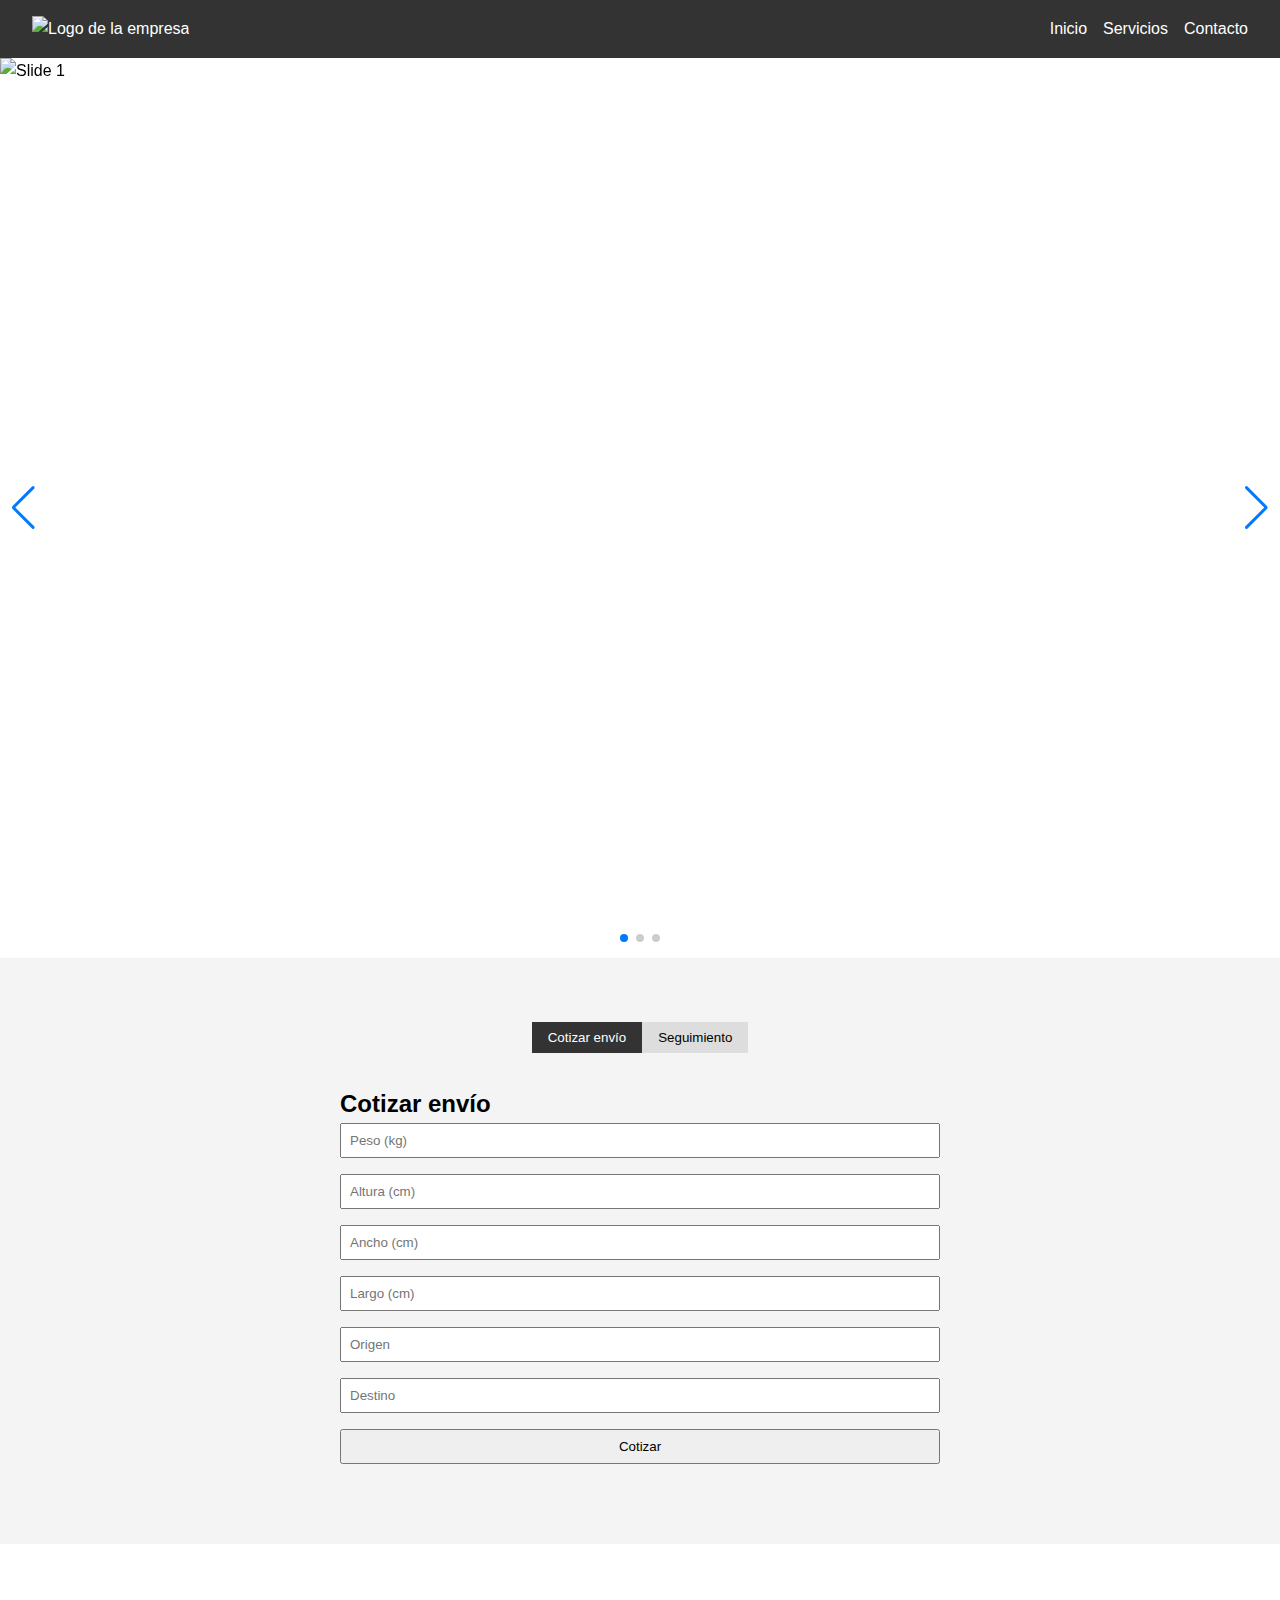
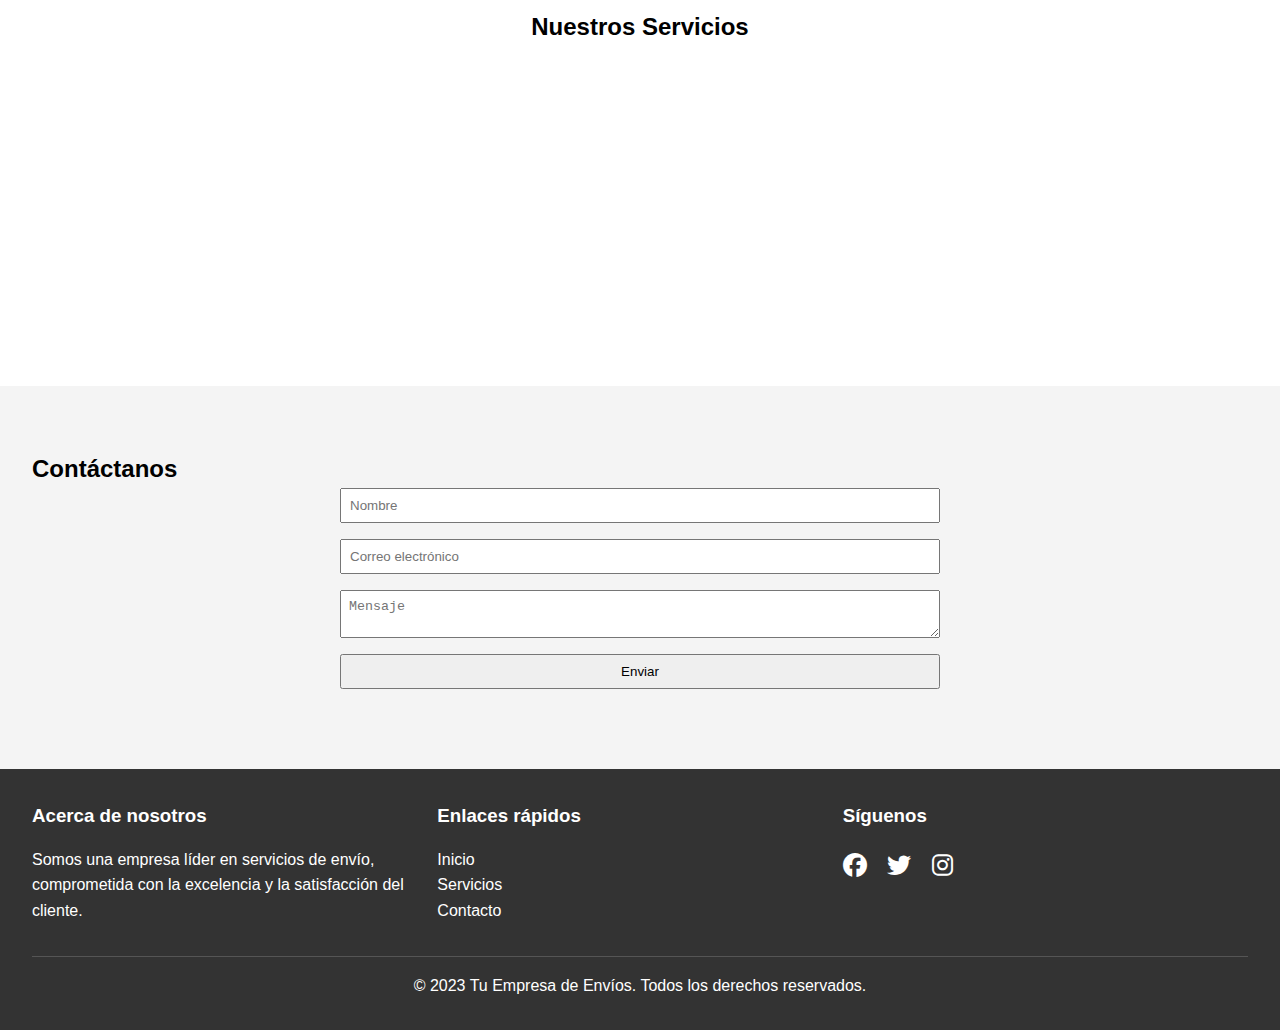
==== commit 663a10f3: "Primer avance frontend. Agregamos Landing , vista admision de envios , captura (version muy basica)" ====
--- a/index.html
+++ b/index.html
@@ -1,274 +1,149 @@
 <!DOCTYPE html>
-<html lang="en">
+<html lang="es">
 <head>
-	<meta charset="UTF-8">
-	<meta name="viewport" content="width=device-width, initial-scale=1.0">
-	<title>Hornero Envios - Home</title>
-	<link rel="icon" type="image/png" href="images/hornero-envios-logo.ico">
-	<link rel="preconnect" href="https://fonts.googleapis.com">
-	<link rel="preconnect" href="https://fonts.gstatic.com" crossorigin>
-	<link href="https://fonts.googleapis.com/css2?family=Atkinson+Hyperlegible:ital,wght@0,400;0,700;1,400;1,700&display=swap" rel="stylesheet">
-	<link rel="stylesheet" href="fonts/fa/css/all.css">
-	<link rel="stylesheet" href="style-global.css">
-	<link rel="stylesheet" href="style.css">
-	<link rel="stylesheet" href="style-responsive.css">
-	<script src="js/jquery.js"></script>
-	<script src="js/scripts.js"></script>
-	<script src="form/contactform.js"></script>
+    <meta charset="UTF-8">
+    <meta name="viewport" content="width=device-width, initial-scale=1.0">
+    <title>Tu Empresa de Envíos</title>
+    <link rel="stylesheet" href="https://cdnjs.cloudflare.com/ajax/libs/font-awesome/6.4.0/css/all.min.css">
+    <link rel="stylesheet" href="https://cdn.jsdelivr.net/npm/swiper@10/swiper-bundle.min.css">
+    <link rel="stylesheet" href="style.css">
 </head>
-<body id="home">
+<body>
+    <header>
+        <nav class="navbar">
+            <div class="logo">
+                <img src="logo.png" alt="Logo de la empresa">
+            </div>
+            <ul class="nav-links">
+                <li><a href="#inicio">Inicio</a></li>
+                <li><a href="#servicios">Servicios</a></li>
+                <li><a href="#contacto">Contacto</a></li>
+            </ul>
+            <div class="burger">
+                <div class="line1"></div>
+                <div class="line2"></div>
+                <div class="line3"></div>
+            </div>
+        </nav>
+    </header>
 
-	<header>
-		<div class="container flex-sb-aic">
-			
-			<a href="#" class="logo">
-				<img  src="images/hornero-envios-logo.png" alt="">
-			</a>
+    <main>
+        <section id="hero">
+            <div class="swiper-container">
+                <div class="swiper-wrapper">
+                    <div class="swiper-slide">
+                        <img src="slide1.jpg" alt="Slide 1">
+                        <div class="slide-content">
+                            <h1>Envíos rápidos y seguros</h1>
+                            <p>Confía en nosotros para tus envíos</p>
+                        </div>
+                    </div>
+                    <div class="swiper-slide">
+                        <img src="slide2.jpg" alt="Slide 2">
+                        <div class="slide-content">
+                            <h1>Cobertura nacional</h1>
+                            <p>Llegamos a todos los rincones del país</p>
+                        </div>
+                    </div>
+                    <div class="swiper-slide">
+                        <img src="slide3.jpg" alt="Slide 3">
+                        <div class="slide-content">
+                            <h1>Tecnología de punta</h1>
+                            <p>Seguimiento en tiempo real de tus envíos</p>
+                        </div>
+                    </div>
+                </div>
+                <div class="swiper-pagination"></div>
+                <div class="swiper-button-next"></div>
+                <div class="swiper-button-prev"></div>
+            </div>
+        </section>
 
-			<div class="menublock">
-				<a href="javascript:void();" class="showmenu"><i class="fa-solid fa-bars"></i></a>
-				<a href="javascript:void();" class="hidemenu"><i class="fa-solid fa-xmark"></i></a>
-				<nav id="headnav">
-					<ul>
-						<li class="active"><a href="#home">Home</a></li>
-						<li><a href="#about">About</a></li>
-						<li><a href="#services">Services</a></li>
-						<li><a href="#projects">Projects</a></li>
-						<li><a href="#contact">Contact</a></li>
-					</ul>
-				</nav>
-			</div>
+        <section id="formularios">
+            <div class="form-container">
+                <div class="form-tabs">
+                    <button class="tab-button active" data-tab="cotizar">Cotizar envío</button>
+                    <button class="tab-button" data-tab="seguimiento">Seguimiento</button>
+                </div>
+                <form id="cotizarForm" class="form active">
+                    <h2>Cotizar envío</h2>
+                    <input type="number" placeholder="Peso (kg)" required>
+                    <input type="number" placeholder="Altura (cm)" required>
+                    <input type="number" placeholder="Ancho (cm)" required>
+                    <input type="number" placeholder="Largo (cm)" required>
+                    <input type="text" placeholder="Origen" required>
+                    <input type="text" placeholder="Destino" required>
+                    <button type="submit">Cotizar</button>
+                </form>
+                <form id="seguimientoForm" class="form">
+                    <h2>Seguimiento de envío</h2>
+                    <input type="text" placeholder="Código de seguimiento" required>
+                    <button type="submit">Rastrear</button>
+                </form>
+            </div>
+        </section>
 
-		</div>
-	</header>
-	<!--header-->
+        <section id="servicios">
+            <h2>Nuestros Servicios</h2>
+            <div class="services-container">
+                <div class="service-card">
+                    <i class="fas fa-truck"></i>
+                    <h3>Envío Estándar</h3> 
+                    <p>Entrega en 3-5 días hábiles</p>
+                </div>
+                <div class="service-card">
+                    <i class="fas fa-plane"></i>
+                    <h3>Envío Express</h3>
+                    <p>Entrega en 1-2 días hábiles</p>
+                </div>
+                <div class="service-card">
+                    <i class="fas fa-box"></i>
+                    <h3>Embalaje Especial</h3>
+                    <p>Protección adicional para objetos frágiles</p>
+                </div>
+            </div>
+        </section>
 
+        <section id="contacto">
+            <h2>Contáctanos</h2>
+            <form id="contactForm">
+                <input type="text" placeholder="Nombre" required>
+                <input type="email" placeholder="Correo electrónico" required>
+                <textarea placeholder="Mensaje" required></textarea>
+                <button type="submit">Enviar</button>
+            </form>
+        </section>
+    </main>
 
-	<section class="banner">
-		<div class="container">
+    <footer>
+        <div class="footer-content">
+            <div class="footer-section">
+                <h3>Acerca de nosotros</h3>
+                <p>Somos una empresa líder en servicios de envío, comprometida con la excelencia y la satisfacción del cliente.</p>
+            </div>
+            <div class="footer-section">
+                <h3>Enlaces rápidos</h3>
+                <ul>
+                    <li><a href="#inicio">Inicio</a></li>
+                    <li><a href="#servicios">Servicios</a></li>
+                    <li><a href="#contacto">Contacto</a></li>
+                </ul>
+            </div>
+            <div class="footer-section">
+                <h3>Síguenos</h3>
+                <div class="social-icons">
+                    <a href="#"><i class="fab fa-facebook"></i></a>
+                    <a href="#"><i class="fab fa-twitter"></i></a>
+                    <a href="#"><i class="fab fa-instagram"></i></a>
+                </div>
+            </div>
+        </div>
+        <div class="footer-bottom">
+            <p>&copy; 2023 Tu Empresa de Envíos. Todos los derechos reservados.</p>
+        </div>
+    </footer>
 
-			
-
-			<div class="text">
-				<h1>ENVIOS A TODO ARGENTINA</h1>
-				<p>
-					Recibimos tu envio y lo entregamos en el centro de la cola de marian
-				</p>
-				<a href="#">More &nbsp; <i class="fa-solid fa-arrow-right-long"></i></a>
-			</div>
-			<!-- OPCION COTIZAR/SEGUIR -->
-			<div class="cotizacion-form">
-				<form action="">
-					<div class="formInputContainer">
-						<p class="formLabel" ><i class="fa-solid fa-location-dot"></i><span>Desde</span></p>
-						<p class="formLabel"><i class="fa-solid fa-location-dot"></i><span>Hasta</span></p>
-						<input class="formInput" type="text">
-						<input class="formInput" type="text">
-					</div>
-					
-					
-					<p>Medidas del paquete</p>
-					<div class="formInputContainer">
-						<input class="formInput" type="number" placeholder="Alto (cm)">
-						<input class="formInput" type="number" placeholder="Ancho (cm)">
-						<input class="formInput" type="number" placeholder="Largo (cm)">
-						<input class="formInput" type="number" placeholder="Peso (gr)">
-					</div>
-				</form>
-			</div>
-
-
-		</div>
-	</section>
-	<!--banner-->
-
-
-
-
-	<section class="services" id="services">
-		<div class="container">
-			
-
-			<h2>¿Qué necesitás enviar?</h2>
-			
-
-			<div class="services-items flex-sb">
-
-				<div class="item">
-					<i class="fa-solid fa-truck-fast"></i>
-					<h3>Paquetería</h3>
-
-				</div>
-
-				<div class="item type2">
-					<i class="fa-solid fa-envelope"></i>
-					<h3>Sobre</h3>
-
-				</div>
-
-				<div class="item">
-					<i class="fa-regular fa-file-lines"></i>
-					<h3>Carta Documento</h3>
-
-				</div>
-
-
-				<div class="item type2">
-					<i class="fa-solid fa-wine-bottle"></i>
-					<h3>Vinos</h3>
-
-				</div>
-
-				<div class="item">
-					<i class="fa-solid fa-tv"></i>
-					<h3>Electrodomésticos</h3>
-
-				</div>
-
-				<div class="item type2">
-					<i class="fa-solid fa-pallet"></i>
-					<h3>Pallet</h3>
-				</div>
-
-			</div>
-
-
-		</div>
-	</section>
-	<!--about-->
-
-
-
-
-
-
-	<section class="projects" id="projects">
-		<div class="container">
-
-			<div class="project-item flex-sb">
-				<div class="text">
-					<h3>Project 1.</h3>
-					<p>
-						Lorem ipsum dolor sit amet, consectetur adipiscing elit. Donec iaculis velit eu massa egestas, nec viverra mi ultrices. Aenean blandit dui ut malesuada malesuada. Maecenas vestibulum dui eget augue dictum tempus.
-					</p>
-					<p>
-						Lorem ipsum dolor sit amet, consectetur adipiscing elit. Donec iaculis velit eu massa egestas, nec viverra mi ultrices. Aenean blandit dui ut malesuada malesuada. Maecenas vestibulum dui eget augue dictum tempus.
-					</p>
-				</div>
-				<div class="visual">
-					<img src="images/pic3.jpg" alt="">
-				</div>
-			</div>
-			<!--1-->
-
-
-			<div class="project-item flex-sb-rv">
-				<div class="text">
-					<h3>Project 2.</h3>
-					<p>
-						Lorem ipsum dolor sit amet, consectetur adipiscing elit. Donec iaculis velit eu massa egestas, nec viverra mi ultrices. Aenean blandit dui ut malesuada malesuada. Maecenas vestibulum dui eget augue dictum tempus.
-					</p>
-					<p>
-						Lorem ipsum dolor sit amet, consectetur adipiscing elit. Donec iaculis velit eu massa egestas, nec viverra mi ultrices. Aenean blandit dui ut malesuada malesuada. Maecenas vestibulum dui eget augue dictum tempus.
-					</p>
-				</div>
-				<div class="visual">
-					<img src="images/pic4.jpg" alt="">
-				</div>
-			</div>
-			<!--2-->
-
-
-			<div class="project-item flex-sb">
-				<div class="text">
-					<h3>Project 3.</h3>
-					<p>
-						Lorem ipsum dolor sit amet, consectetur adipiscing elit. Donec iaculis velit eu massa egestas, nec viverra mi ultrices. Aenean blandit dui ut malesuada malesuada. Maecenas vestibulum dui eget augue dictum tempus.
-					</p>
-					<p>
-						Lorem ipsum dolor sit amet, consectetur adipiscing elit. Donec iaculis velit eu massa egestas, nec viverra mi ultrices. Aenean blandit dui ut malesuada malesuada. Maecenas vestibulum dui eget augue dictum tempus.
-					</p>
-				</div>
-				<div class="visual">
-					<img src="images/pic5.jpg" alt="">
-				</div>
-			</div>
-			<!--3-->
-
-		</div>
-	</section>
-	<!--projects-->
-
-
-
-
-
-	<section class="contact" id="contact">
-		<div class="container">
-
-			<h2>Contact Us</h2>
-
-			<div class="contact-options flex-sb">
-				<div class="formarea">
-					<form id="contactform" method="post" action="form/contactform.php" class="contactform flex-sb">
-						<fieldset class="half">
-							<label>Name*</label>
-							<input type="text" name="name">
-						</fieldset>
-						<fieldset class="half">
-							<label>Email*</label>
-							<input type="email" name="email">
-						</fieldset>
-						<fieldset class="half">
-							<label>Subject*</label>
-							<input type="text" name="subject">
-						</fieldset>
-						<fieldset class="half">
-							<label>Phone*</label>
-							<input type="text" name="phone">
-						</fieldset>
-						<fieldset class="full">
-							<label>Message*</label>
-							<textarea name="message"></textarea>
-						</fieldset>
-						<button type="submit" name="submit" id="submit">Submit &nbsp; <i class="fa-regular fa-envelope"></i></button>
-					</form>
-				</div>
-				<div class="contact-info">
-					<ul>
-						<li>
-							<a href="#"><i class="fa-regular fa-envelope"></i> &nbsp; <strong>Email:</strong> info@youremail.com</a>
-						</li>
-						<li>
-							<a href="#"><i class="fa-solid fa-phone"></i> &nbsp; <strong>Phone:</strong> (+) 222-333-444</a>
-						</li>
-					</ul>
-				</div>
-			</div>
-				
-
-		</div>
-	</section>
-	<!--contact-->
-
-
-
-
-
-
-	<footer>
-		<div class="container">
-			
-			<div class="copyright">Copyright &copy; 2024 | All Rights Reserved</div>
-
-			<div class="social">
-				<a href="#"><i class="fa-brands fa-facebook"></i></a>
-				<a href="#"><i class="fa-brands fa-x-twitter"></i></a>
-				<a href="#"><i class="fa-brands fa-instagram"></i></a>
-			</div>
-
-		</div>
-	</footer>
-	<!--footer-->
+    <script src="https://cdn.jsdelivr.net/npm/swiper@10/swiper-bundle.min.js"></script>
+    <script src="./js/script.js"></script>
 </body>
 </html>--- a/style.css
+++ b/style.css
@@ -1,367 +1,255 @@
-	:root{
-		--default:'Atkinson Hyperlegible';
-		--blue:#1891ff;
-		--dark:#333;
-	}
-	body{
-		background: #fff;
-	}
-	body.disablescroll{
-		overflow-y:hidden;
-	}
-	.container{
-		width: 1200px;
-		margin: 0 auto 0 auto;
-	}
-
-
-
-
-
-
-	header{
-		position: fixed;
-		width: 100%;
-		left: 0; top: 0;
-		z-index: 2;
-		padding: 40px 0;
-		transition: 0.3s;
-	}
-	header.fixed{
-		background: #172da0;
-		padding: 20px 0;
-		box-shadow: 5px 5px 5px rgba(0,0,0,0);
-	}
-	a.logo{
-		float: left;
-	}
-	a.logo img{
-		float: left;
-		height: 50px;
-	}
-
-
-
-	a.showmenu, a.hidemenu{
-		display: none;
-	}
-	.menublock{
-		float: right;
-		margin: 0 0 0 0;
-	}
-	nav, nav ul, nav ul li{
-		float: left;
-	}
-	nav ul li{
-		font-family: var(--default);
-		font-size: 14px;
-		color: #fff;
-		margin-right: 30px;
-		text-transform: uppercase;
-		letter-spacing: 3px;
-	}
-	nav ul li:last-of-type{
-		margin-right: 0;
-	}
-	nav ul li a{
-		float: left;
-		color: #fff;
-		text-decoration: none;
-		padding: 8px 20px;
-	}
-	nav ul li.active a{
-		background:#1891ff;
-	}
-
-
-
-
-
-	.banner{
-		float: left;
-		width: 100%;
-		background: #2e4ae1;
-		padding: 200px 0 100px 0;
-	}
-	.banner .text{
-		float: left;
-		width: 30%;
-		font-family: var(--default);
-	}
-	.banner .text h1{
-		font-size: 72px;
-		color: #fff;
-		margin-bottom: 50px;
-	}
-	.banner .text p{
-		font-size: 18px;
-		color: #fff;
-		margin-bottom: 50px;
-	}
-	.banner .text a{
-		font-size: 21px;
-		color: var(--blue);
-		text-decoration: none;
-		font-style: italic;
-	}
-	.banner .visual{
-		float: right;
-		width: 58%;
-	}
-
-
-
-
-
-	.about{
-		float: left;
-		width: 100%;
-		padding: 100px 0 100px 0;
-	}
-	.about .text{
-		float: left;
-		width: 100%;
-		font-family: var(--default);
-	}
-	.about .text h2{
-		width: 30%;
-		font-size: 72px;
-		color: #000;
-		margin-bottom: 50px;
-	}
-	.about .text .para{
-		width: 58%;
-	}
-	.about .text p{
-		font-size: 18px;
-		color: #000;
-		margin-bottom: 20px;
-	}
-	.about .visual{
-		float: left;
-		width: 100%;
-		margin-top: 60px;
-	}
-	.about .visual img{
-		float: left;
-		width: 100%;
-		height: auto;
-		aspect-ratio: 16/8;
-	}
-
-
-
-	.services{
-		float: left;
-		width: 100%;
-		padding: 100px 0 100px 0;
-		font-family: var(--default);
-	}
-	.services h2{
-		font-size: 72px;
-		color: #000;
-		margin-bottom: 50px;
-	}
-	.services-items{
-		float: left;
-		width: 100%;
-	}
-	.services-items .item{
-		float: left;
-		width: 30%;
-		margin-bottom: 60px;
-		padding: 40px 40px;
-		text-align: center;
-		background: #fff;
-		border: 1px solid #ddd;
-		color: #000;
-		transition: 0.3s;
-	}
-	.services-items .item.type2{
-		background: #1891ff;
-		border: 1px solid #116fc4;
-		color: #fff;
-	}
-	.services-items .item i{
-		width: 60px; height: 60px;
-		font-size: 48px;
-		margin-bottom: 20px;
-		text-transform: uppercase;
-	}
-	.services-items .item h3{
-		font-size: 30px;
-		margin-bottom: 20px;
-	}
-	.services-items .item p{
-		font-size: 16px;
-	}
-
-
-
-
-
-	.projects{
-		float: left;
-		width: 100%;
-		margin:0 0 0 0;
-		padding: 100px 0;
-		background: #f7f7f7;
-	}
-	.project-item{
-		float: left;
-		width: 100%;
-		margin-bottom: 100px;
-	}
-	.project-item:last-of-type{
-		margin-bottom: 0;
-	}
-	.project-item .text{
-		width: 45%;
-		font-family: var(--default);
-		color: #000;
-	}
-	.project-item .text h3{
-		font-size: 48px;
-		margin-bottom: 30px;
-	}
-	.project-item .text p{
-		font-size: 16px;
-		margin-bottom: 20px;
-	}
-	.project-item .visual{
-		width: 45%;
-	}
-	.project-item .visual img{
-		float: left;
-		width: 100%;
-		height: auto;
-		object-fit: cover;
-		object-position: center;
-		aspect-ratio: 16/9;
-	}
-
-
-
-
-
-	.contact{
-		float: left;
-		width: 100%;
-		background: #2e4ae1;
-		padding: 100px 0;
-		font-family: var(--default);
-	}
-	.contact h2{
-		font-size: 72px;
-		color: #fff;
-		margin-bottom: 50px;
-	}
-	.contact-options{
-		float: left;
-		width: 100%;
-		height: auto;
-		margin: 0 0 0 0;
-	}
-	.formarea{
-		float: left;
-		width: 60%;
-	}
-	form.contactform{
-		float: left;
-		width: 100%;
-	}
-	form.contactform fieldset{
-		float: left;
-		width: 100%;
-		border: none;
-		margin-bottom: 30px;
-	}
-	form.contactform fieldset.half{
-		width: 48%;
-	}
-	form.contactform fieldset.full{
-		width: 100%;
-	}
-	form.contactform fieldset label{
-		float: left;
-		width: 100%;
-		font-size: 16px;
-		color: #fff;
-		margin-bottom: 10px;
-	}
-	form.contactform fieldset input,
-	form.contactform fieldset textarea{
-		float: left;
-		width: 100%;
-		height: 48px;
-		font-size: 16px;
-		color: #000;
-		margin-bottom: 10px;
-		border: none;
-		outline: 0;
-		padding: 0 0 0 20px;
-	}
-	form.contactform fieldset textarea{
-		height: 160px;
-		padding: 20px;
-	}
-	form.contactform button{
-		float: left;
-		width: 190px;
-		height: 52px;
-		background: var(--blue);
-		cursor: pointer;
-		text-align: center;
-		color: #fff;
-		font-size: 16px;
-		text-transform: uppercase;
-		border: none;
-	}
-	.contact-info{
-		float: right;
-		width: 35%;
-	}
-	.contact-info ul{
-		float: left;
-		width: 100%;
-	}
-	.contact-info ul li{
-		font-size: 18px;
-		color: #fff;
-		margin-bottom: 25px;
-	}
-	.contact-info ul li a{
-		color: #fff;
-	}
-
-
-	footer{
-		float: left;
-		width: 100%;
-		background: #172da0;
-		padding: 40px 0;
-	}
-	footer .copyright{
-		float: left;
-		color: #fff;
-		font-size: 16px;
-		font-family: var(--default);
-	}
-	footer .copyright a{
-		color: #fff;
-		text-decoration: none;
-	}
-	footer .social{
-		float: right;
-	}
-	footer .social a{
-		float: left;
-		color: #fff;
-		font-size: 16px;
-		margin-left: 10px;
-		transition: 0.8s;
-	}
-	footer .social a:hover{
-		color: var(--blue);
-		transform: rotateY(360deg);
-	}+	/* Estilos generales */
+* {
+    margin: 0;
+    padding: 0;
+    box-sizing: border-box;
+}
+
+body {
+    font-family: Arial, sans-serif;
+    line-height: 1.6;
+}
+
+/* Navbar */
+.navbar {
+    display: flex;
+    justify-content: space-between;
+    align-items: center;
+    padding: 1rem 2rem;
+    background-color: #333;
+    color: #fff;
+}
+
+.logo img {
+    height: 40px;
+}
+
+.nav-links {
+    display: flex;
+    list-style: none;
+}
+
+.nav-links li {
+    margin-left: 1rem;
+}
+
+.nav-links a {
+    color: #fff;
+    text-decoration: none;
+}
+
+.burger {
+    display: none;
+    cursor: pointer;
+}
+
+.burger div {
+    width: 25px;
+    height: 3px;
+    background-color: #fff;
+    margin: 5px;
+    transition: all 0.3s ease;
+}
+
+/* Hero Section */
+#hero {
+    height: 100vh;
+    position: relative;
+	overflow: hidden;
+}
+
+.swiper-container {
+    width: 100%;
+    height: 100%;
+}
+
+.swiper-slide img {
+    width: 100%;
+    height: 100%;
+    object-fit: cover;
+}
+
+.slide-content {
+    position: absolute;
+    top: 50%;
+    left: 50%;
+    transform: translate(-50%, -50%);
+    text-align: center;
+    color: #fff;
+}
+
+.slide-content h1 {
+    font-size: 3rem;
+    margin-bottom: 1rem;
+}
+
+/* Formularios */
+#formularios {
+    padding: 4rem 2rem;
+    background-color: #f4f4f4;
+}
+
+.form-container {
+    max-width: 600px;
+    margin: 0 auto;
+}
+
+.form-tabs {
+    display: flex;
+    justify-content: center;
+    margin-bottom: 2rem;
+}
+
+.tab-button {
+    padding: 0.5rem 1rem;
+    border: none;
+    background-color: #ddd;
+    cursor: pointer;
+}
+
+.tab-button.active {
+    background-color: #333;
+    color: #fff;
+}
+
+.form {
+    display: none;
+}
+
+.form.active {
+    display: block;
+}
+
+.form input,
+.form button {
+    display: block;
+    width: 100%;
+    margin-bottom: 1rem;
+    padding: 0.5rem;
+}
+
+/* Servicios */
+#servicios {
+    padding: 4rem 2rem;
+    text-align: center;
+}
+
+.services-container {
+    display: flex;
+    justify-content: space-around;
+    flex-wrap: wrap;
+    margin-top: 2rem;
+}
+
+.service-card {
+    width: 300px;
+    padding: 2rem;
+    margin: 1rem;
+    border: 1px solid #ddd;
+    border-radius: 5px;
+    transition: transform 0.3s ease;
+}
+
+.service-card:hover {
+    transform: translateY(-10px);
+}
+
+.service-card i {
+    font-size: 3rem;
+    margin-bottom: 1rem;
+}
+
+/* Contacto */
+#contacto {
+    padding: 4rem 2rem;
+    background-color: #f4f4f4;
+}
+
+#contactForm {
+    max-width: 600px;
+    margin: 0 auto;
+}
+
+#contactForm input,
+#contactForm textarea,
+#contactForm button {
+    display: block;
+    width: 100%;
+    margin-bottom: 1rem;
+    padding: 0.5rem;
+}
+
+/* Footer */
+footer {
+    background-color: #333;
+    color: #fff;
+    padding: 2rem;
+}
+
+.footer-content {
+    display: flex;
+    justify-content: space-between;
+    flex-wrap: wrap;
+}
+
+.footer-section {
+    flex: 1;
+    margin-right: 2rem;
+}
+
+.footer-section h3 {
+    margin-bottom: 1rem;
+}
+
+.footer-section ul {
+    list-style: none;
+}
+
+.footer-section a {
+    color: #fff;
+    text-decoration: none;
+}
+
+.social-icons a {
+    margin-right: 1rem;
+    font-size: 1.5rem;
+}
+
+.footer-bottom {
+    text-align: center;
+    margin-top: 2rem;
+    padding-top: 1rem;
+    border-top: 1px solid #555;
+}
+
+/* Responsive Design */
+@media screen and (max-width: 768px) {
+    .nav-links {
+        display: none;
+    }
+
+    .burger {
+        display: block;
+    }
+
+    .nav-active {
+        display: flex;
+        flex-direction: column;
+        align-items: center;
+        position: absolute;
+        right: 0;
+        top: 70px;
+        background-color: #333;
+        width: 100%;
+        transform: translateX(100%);
+        transition: transform 0.5s ease-in;
+    }
+
+    .nav-active li {
+        margin: 1rem 0;
+    }
+
+    .nav-active.show {
+        transform: translateX(0%);
+    }
+}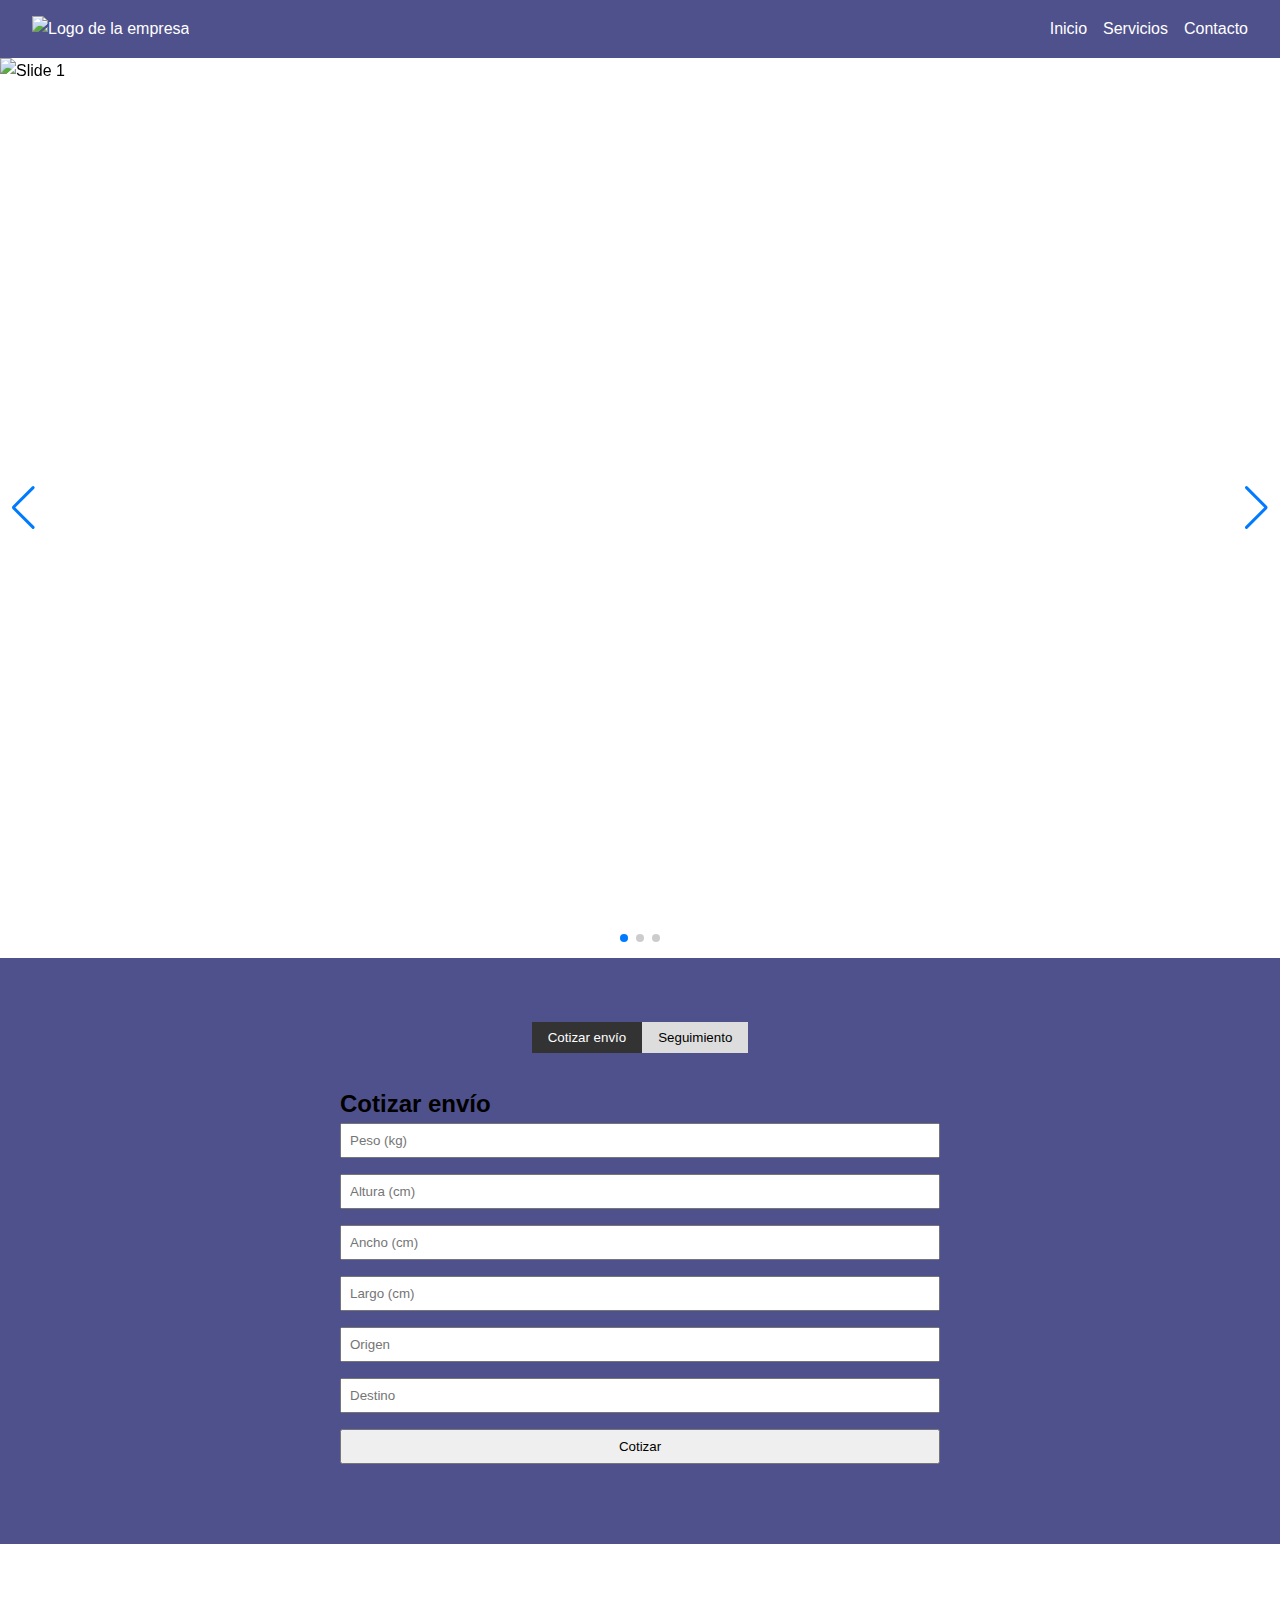
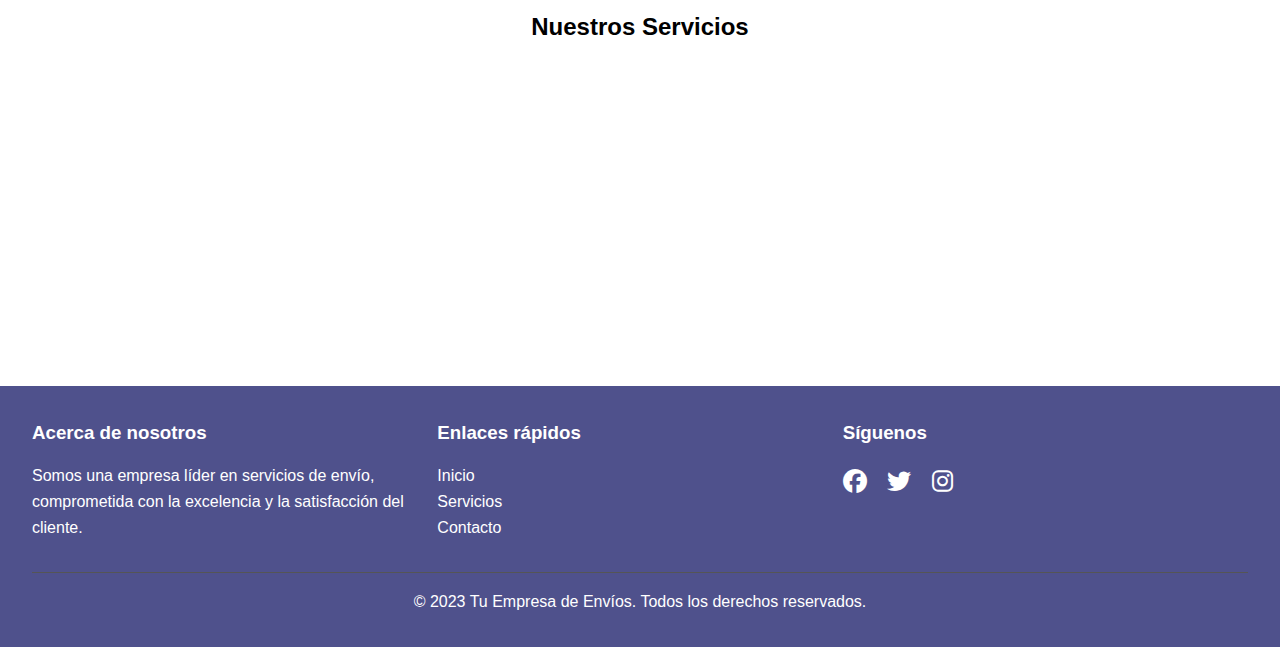
==== commit 426a400f: "Nueva pagina contacto , Pagina admision entregas, variables globales (added v1)" ====
--- a/index.html
+++ b/index.html
@@ -7,6 +7,7 @@
     <link rel="stylesheet" href="https://cdnjs.cloudflare.com/ajax/libs/font-awesome/6.4.0/css/all.min.css">
     <link rel="stylesheet" href="https://cdn.jsdelivr.net/npm/swiper@10/swiper-bundle.min.css">
     <link rel="stylesheet" href="style.css">
+    <link rel="stylesheet" href="./css/global.css">
 </head>
 <body>
     <header>
@@ -103,16 +104,6 @@
                 </div>
             </div>
         </section>
-
-        <section id="contacto">
-            <h2>Contáctanos</h2>
-            <form id="contactForm">
-                <input type="text" placeholder="Nombre" required>
-                <input type="email" placeholder="Correo electrónico" required>
-                <textarea placeholder="Mensaje" required></textarea>
-                <button type="submit">Enviar</button>
-            </form>
-        </section>
     </main>
 
     <footer>
--- a/style.css
+++ b/style.css
@@ -1,5 +1,5 @@
 	/* Estilos generales */
-* {
+	* {
     margin: 0;
     padding: 0;
     box-sizing: border-box;
@@ -16,7 +16,7 @@
     justify-content: space-between;
     align-items: center;
     padding: 1rem 2rem;
-    background-color: #333;
+    background-color: var(--color-principal);
     color: #fff;
 }
 
@@ -86,7 +86,7 @@
 /* Formularios */
 #formularios {
     padding: 4rem 2rem;
-    background-color: #f4f4f4;
+    background-color: var(--color-principal);
 }
 
 .form-container {
@@ -159,29 +159,10 @@
     margin-bottom: 1rem;
 }
 
-/* Contacto */
-#contacto {
-    padding: 4rem 2rem;
-    background-color: #f4f4f4;
-}
-
-#contactForm {
-    max-width: 600px;
-    margin: 0 auto;
-}
-
-#contactForm input,
-#contactForm textarea,
-#contactForm button {
-    display: block;
-    width: 100%;
-    margin-bottom: 1rem;
-    padding: 0.5rem;
-}
 
 /* Footer */
 footer {
-    background-color: #333;
+    background-color: var(--color-principal);
     color: #fff;
     padding: 2rem;
 }
--- a/css/global.css
+++ b/css/global.css
@@ -0,0 +1,8 @@
+:root{
+	--color-principal: #4f518c;	
+    --color-secundario: #a596e9;
+    --tamano-letra-grande: 32px;
+    --tamano-letra-mediano: 24px;
+    --tamano-letra-pequeno: 16px;
+    --estilo-letra-principal: 'Arial' , 'sans-serif': 
+}